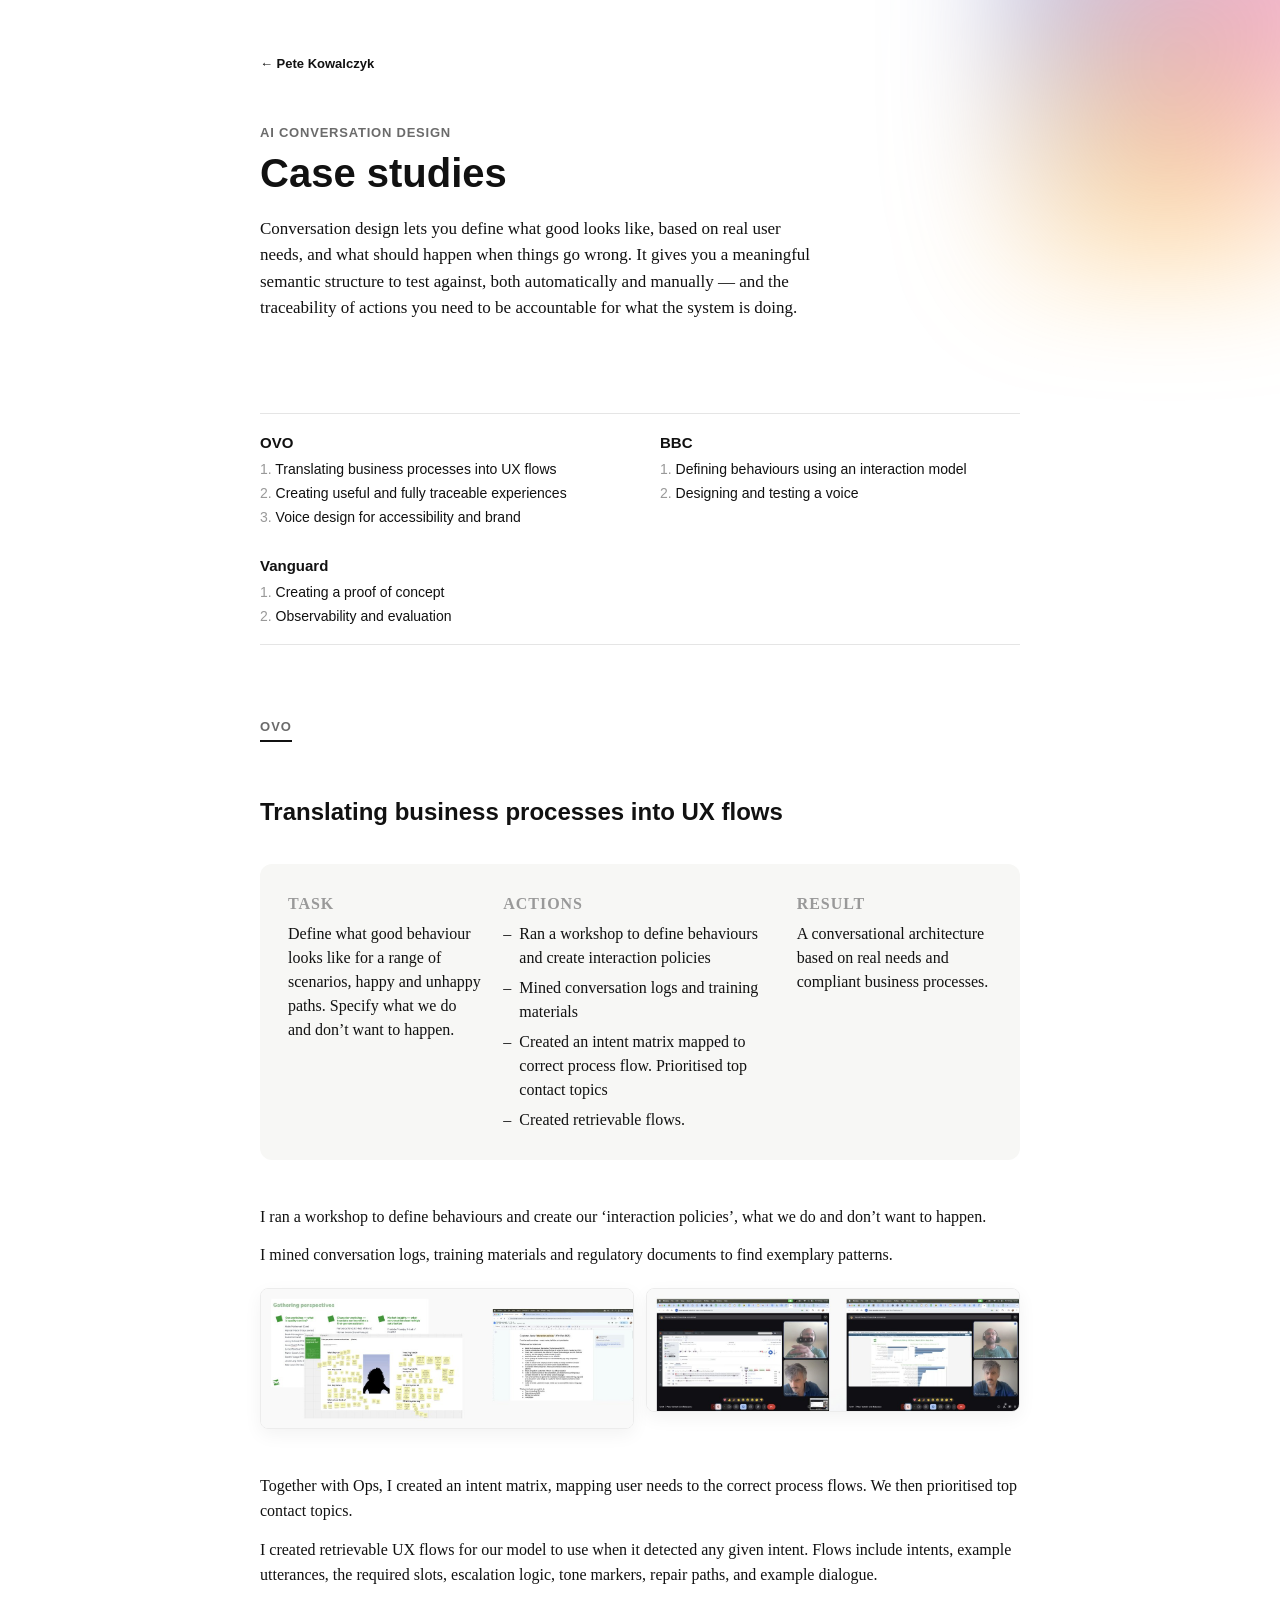
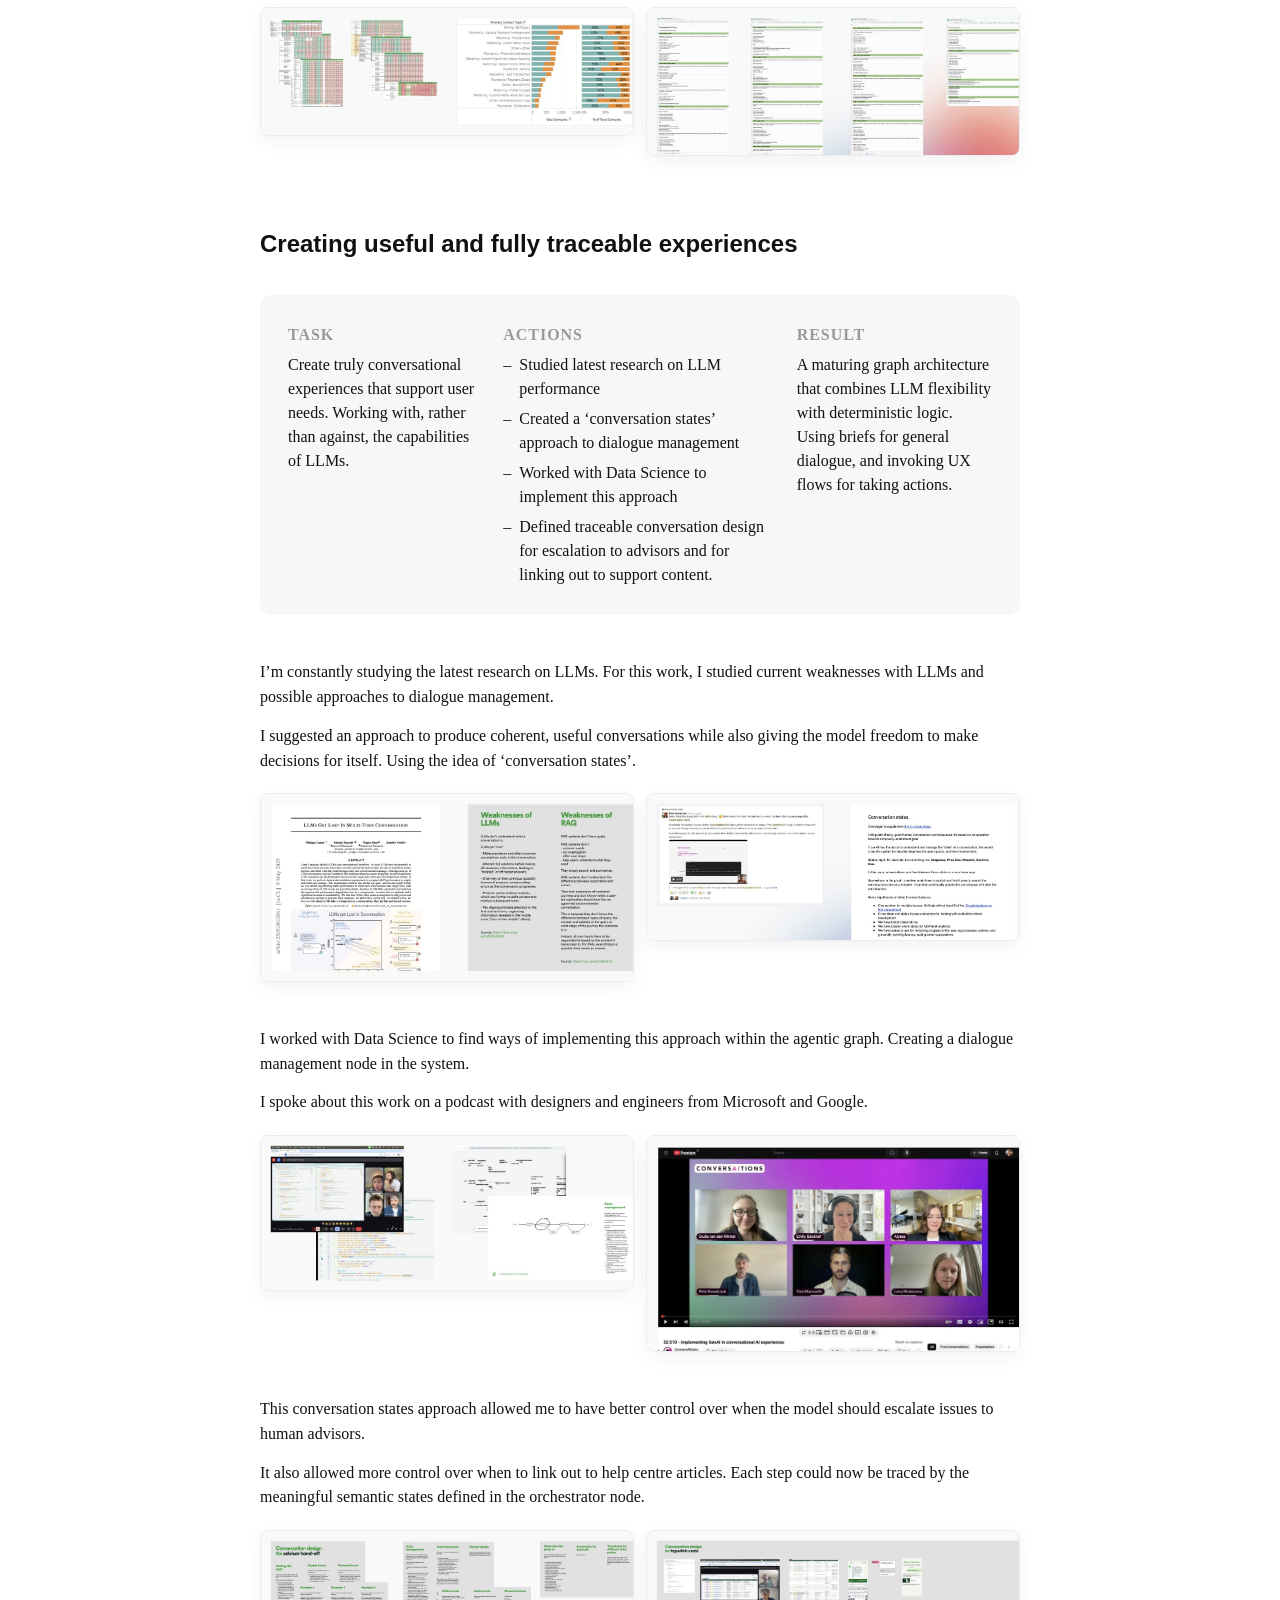
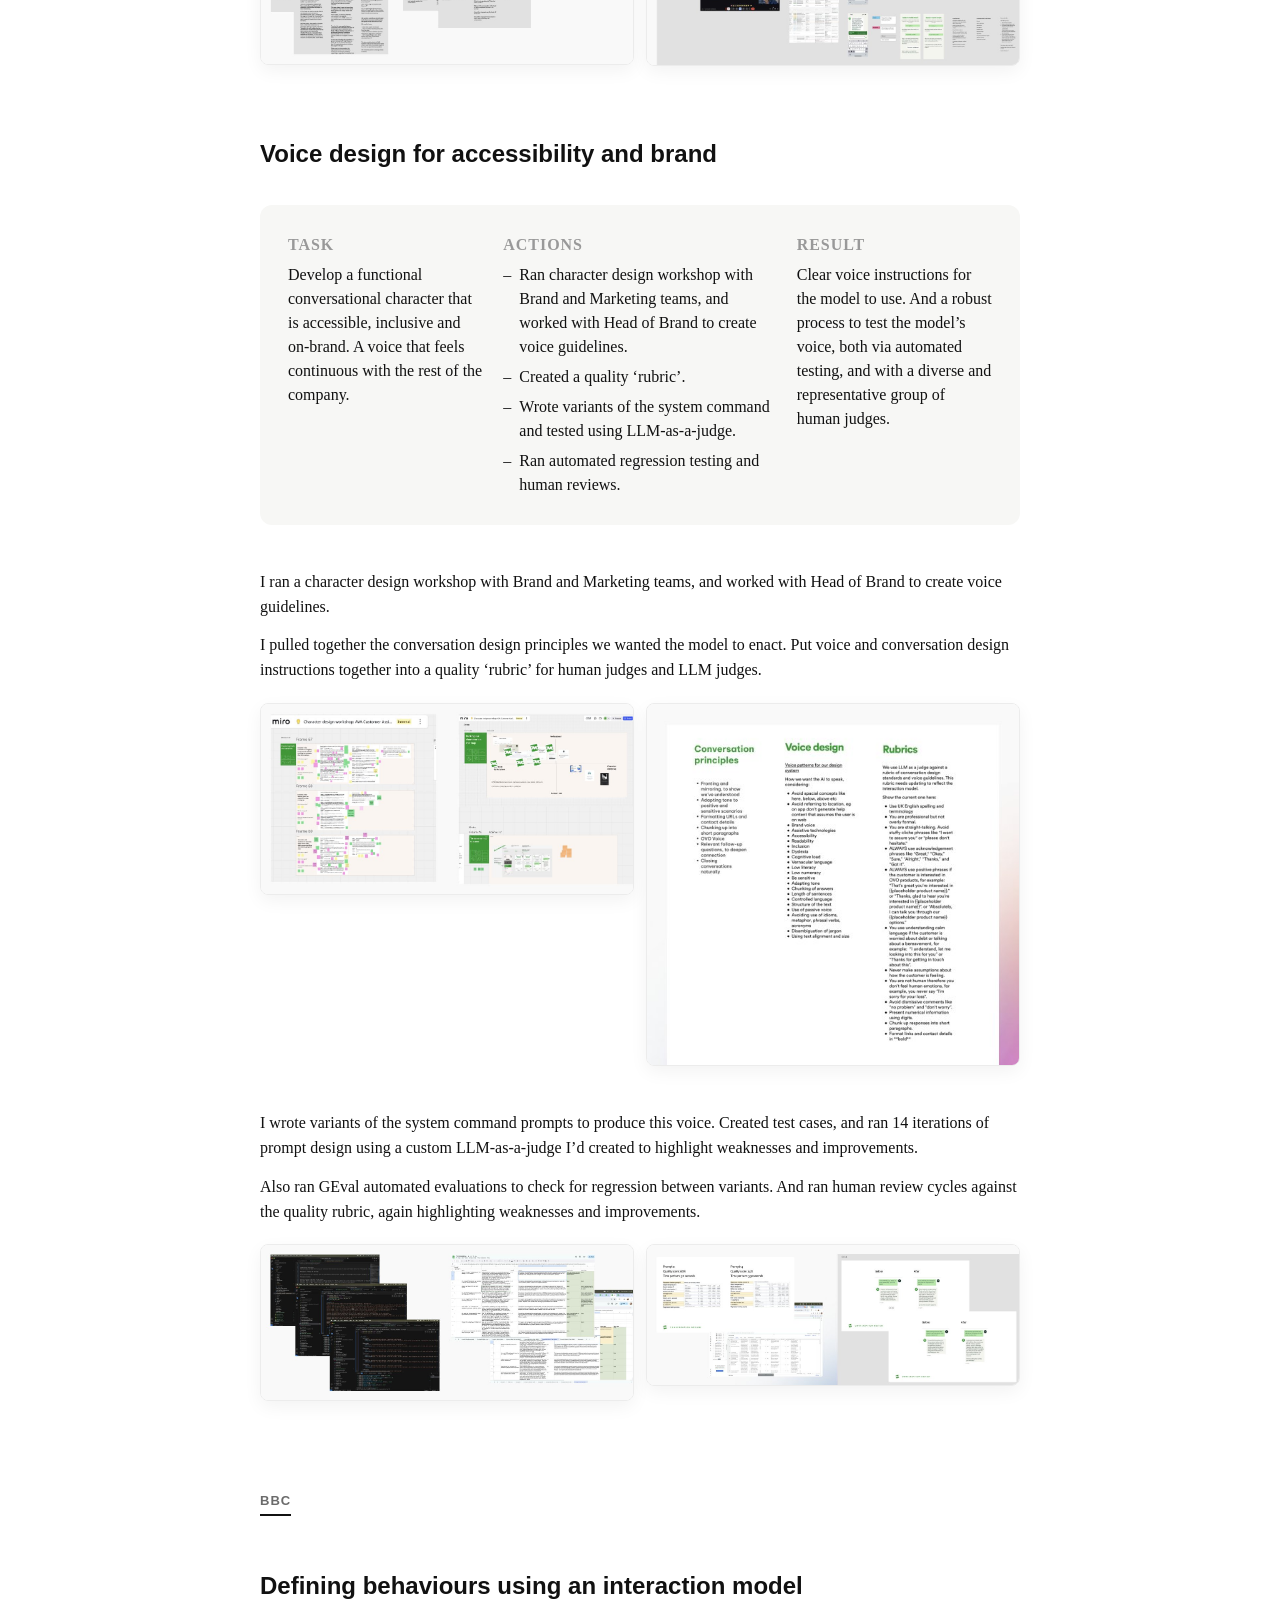
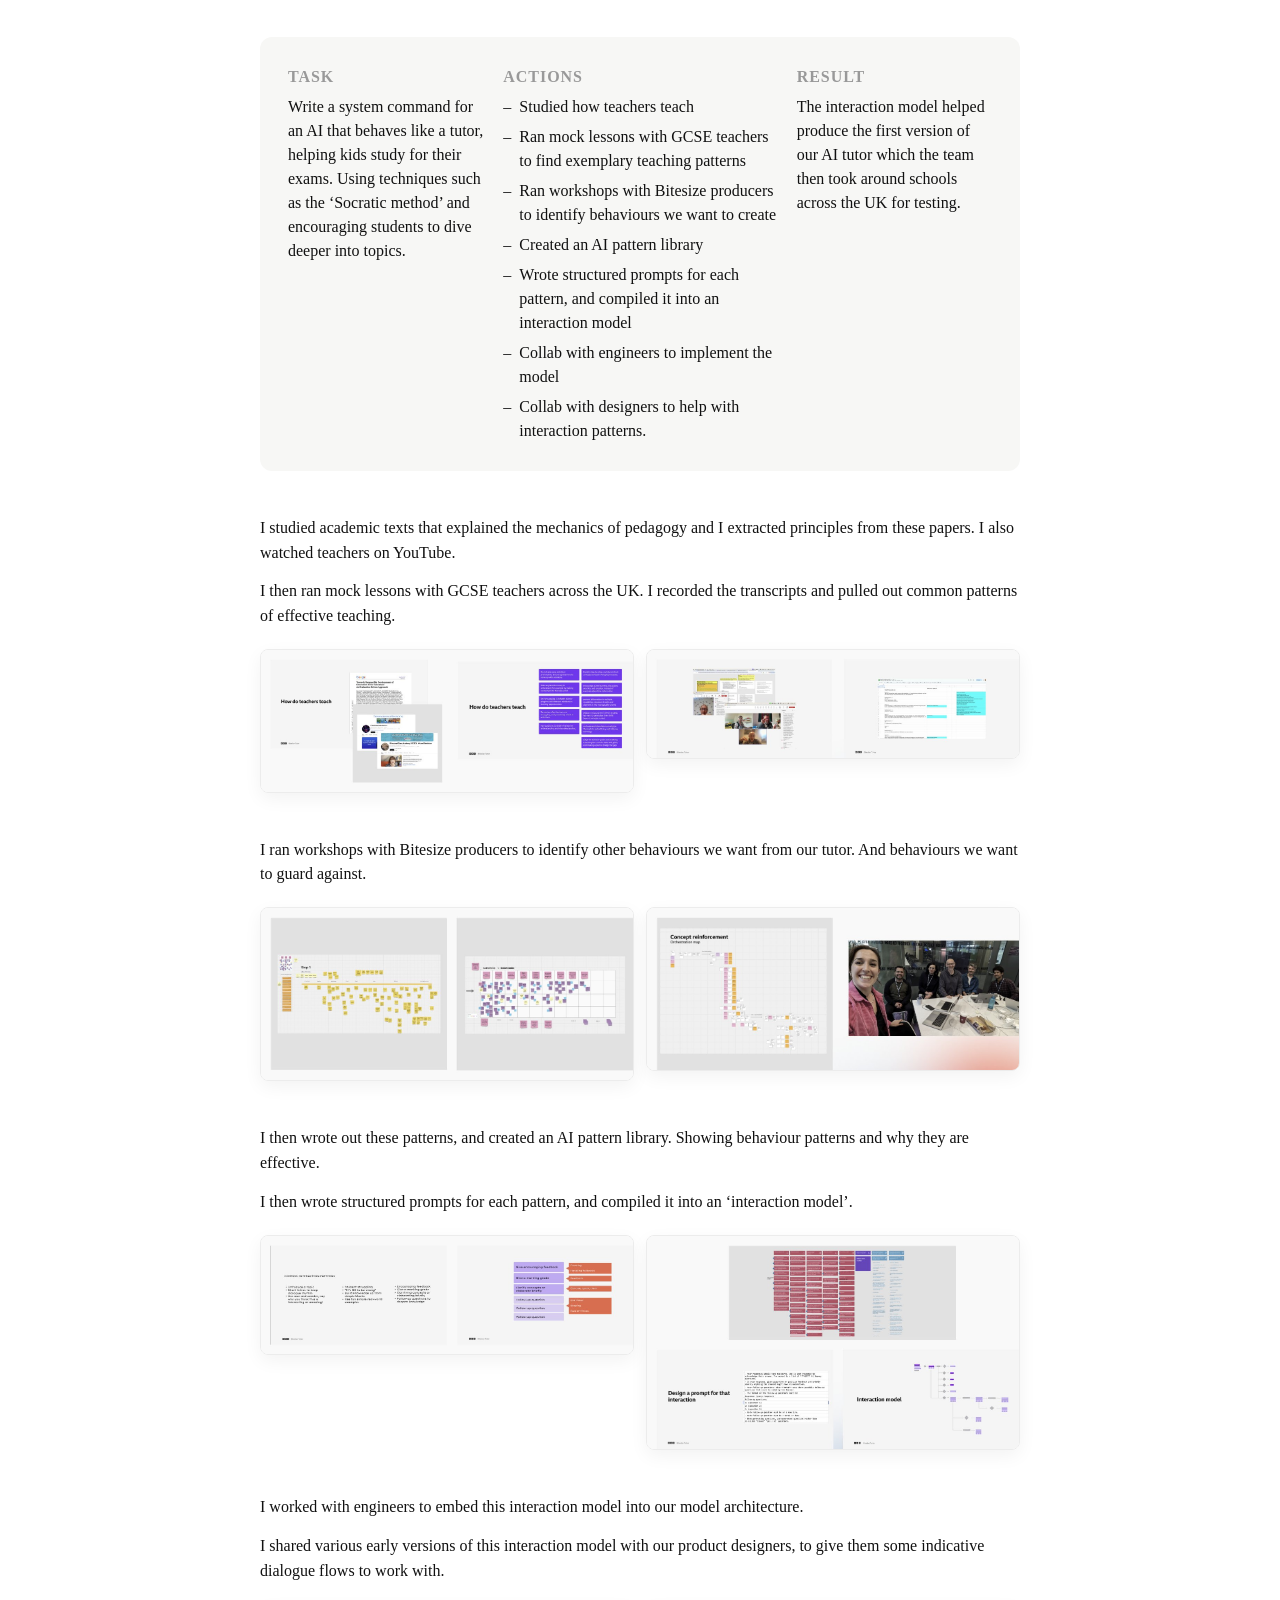
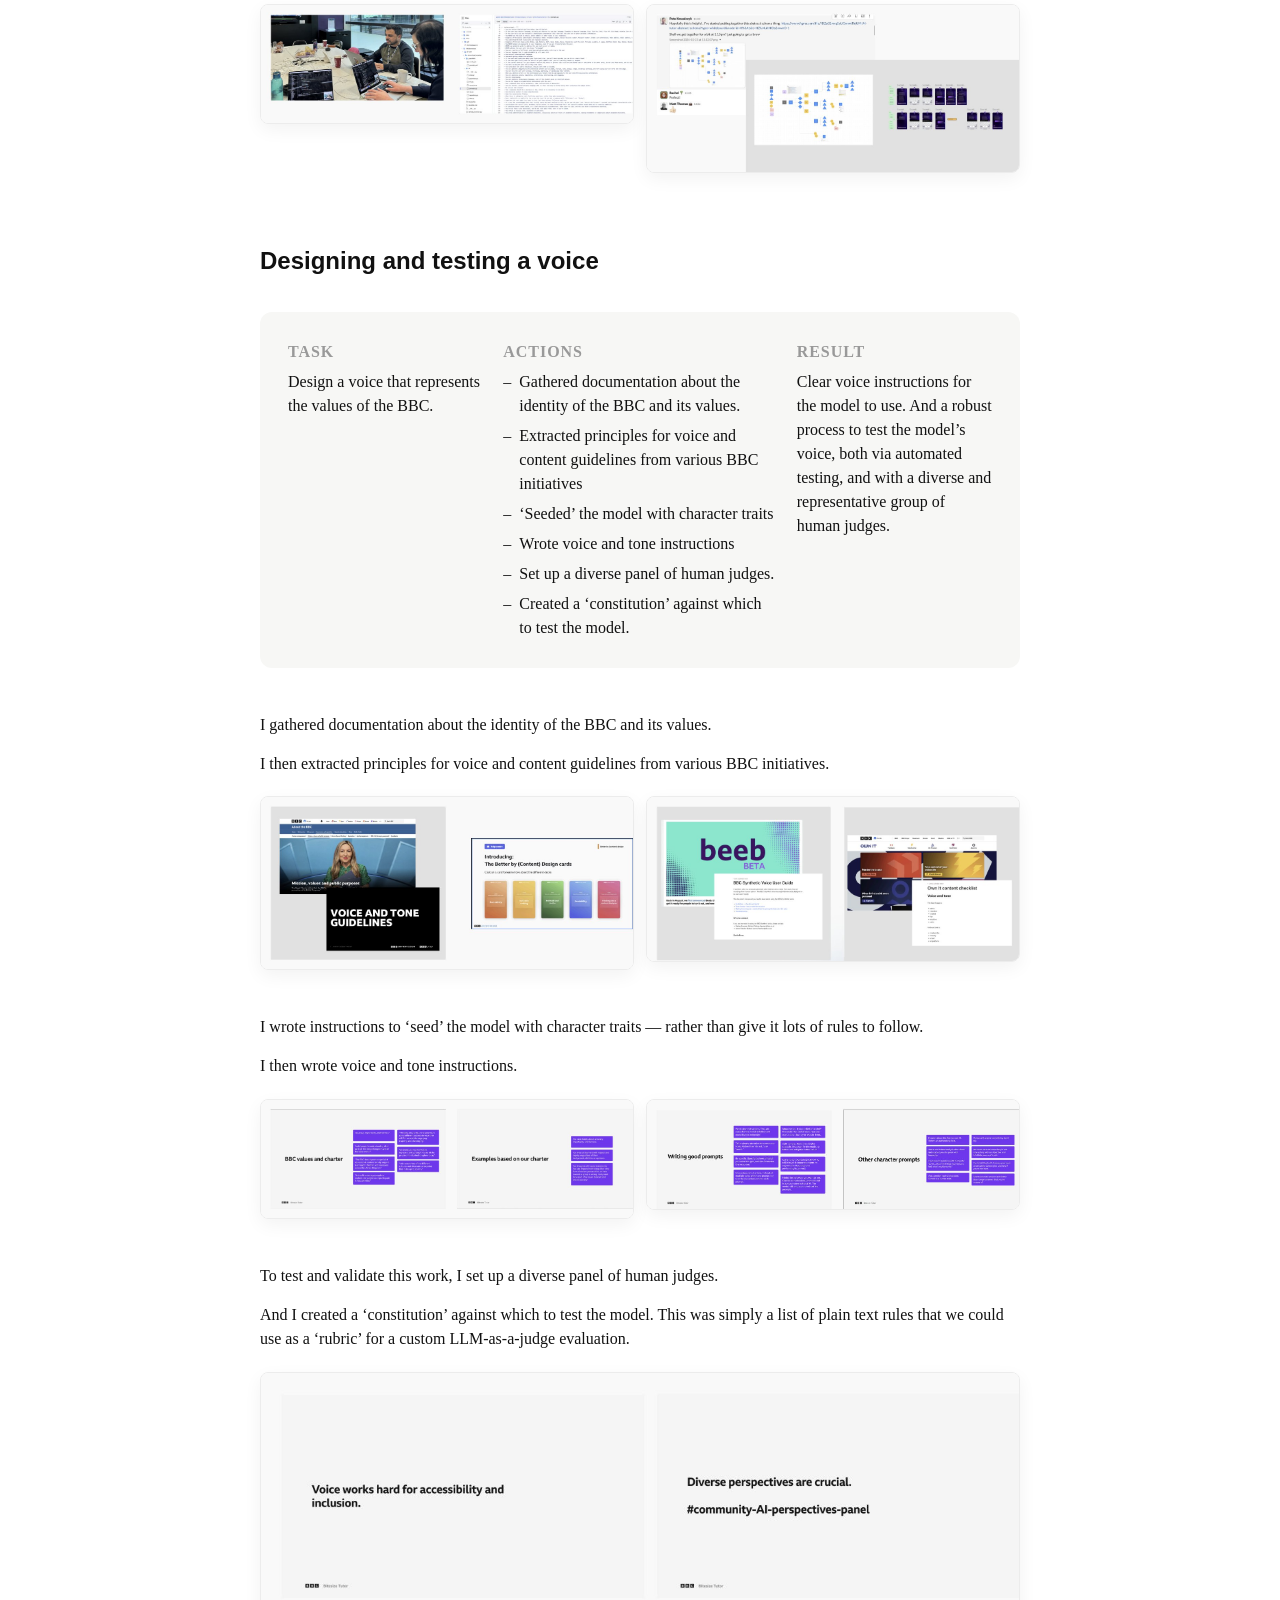
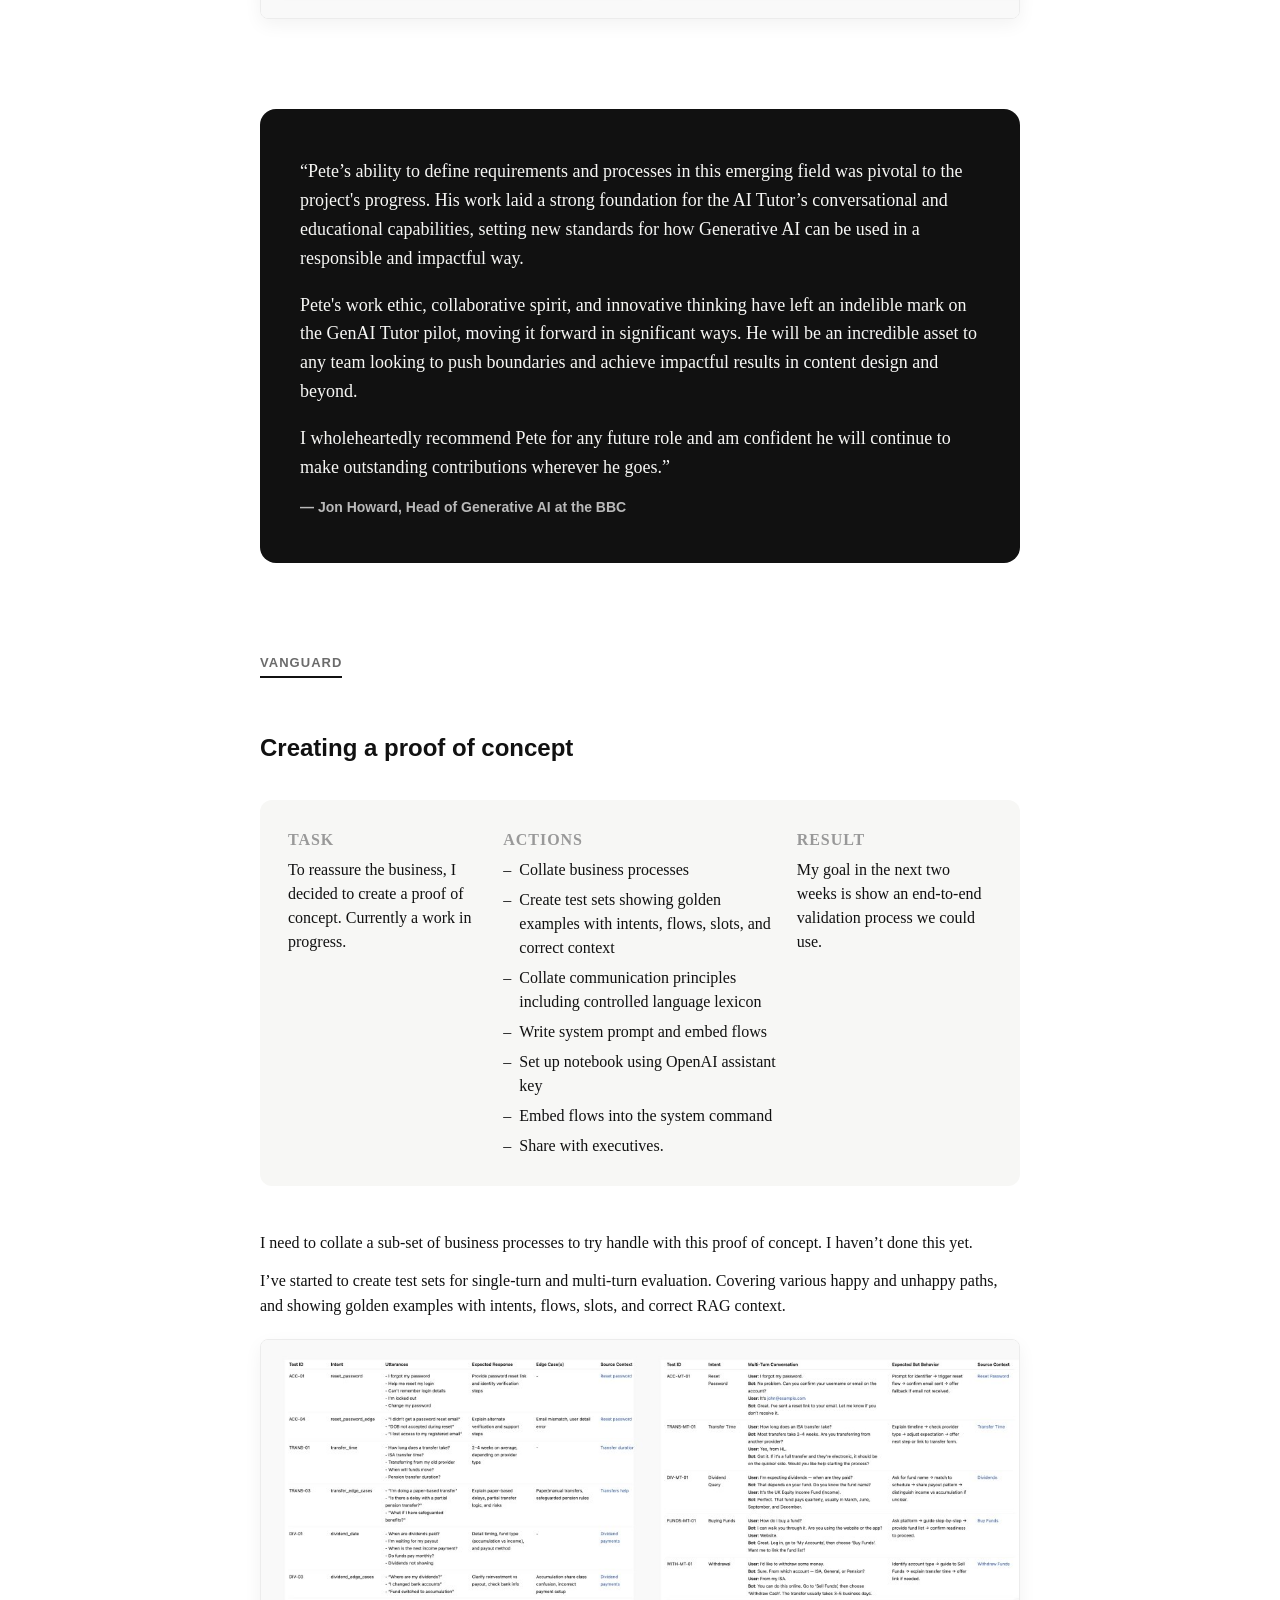
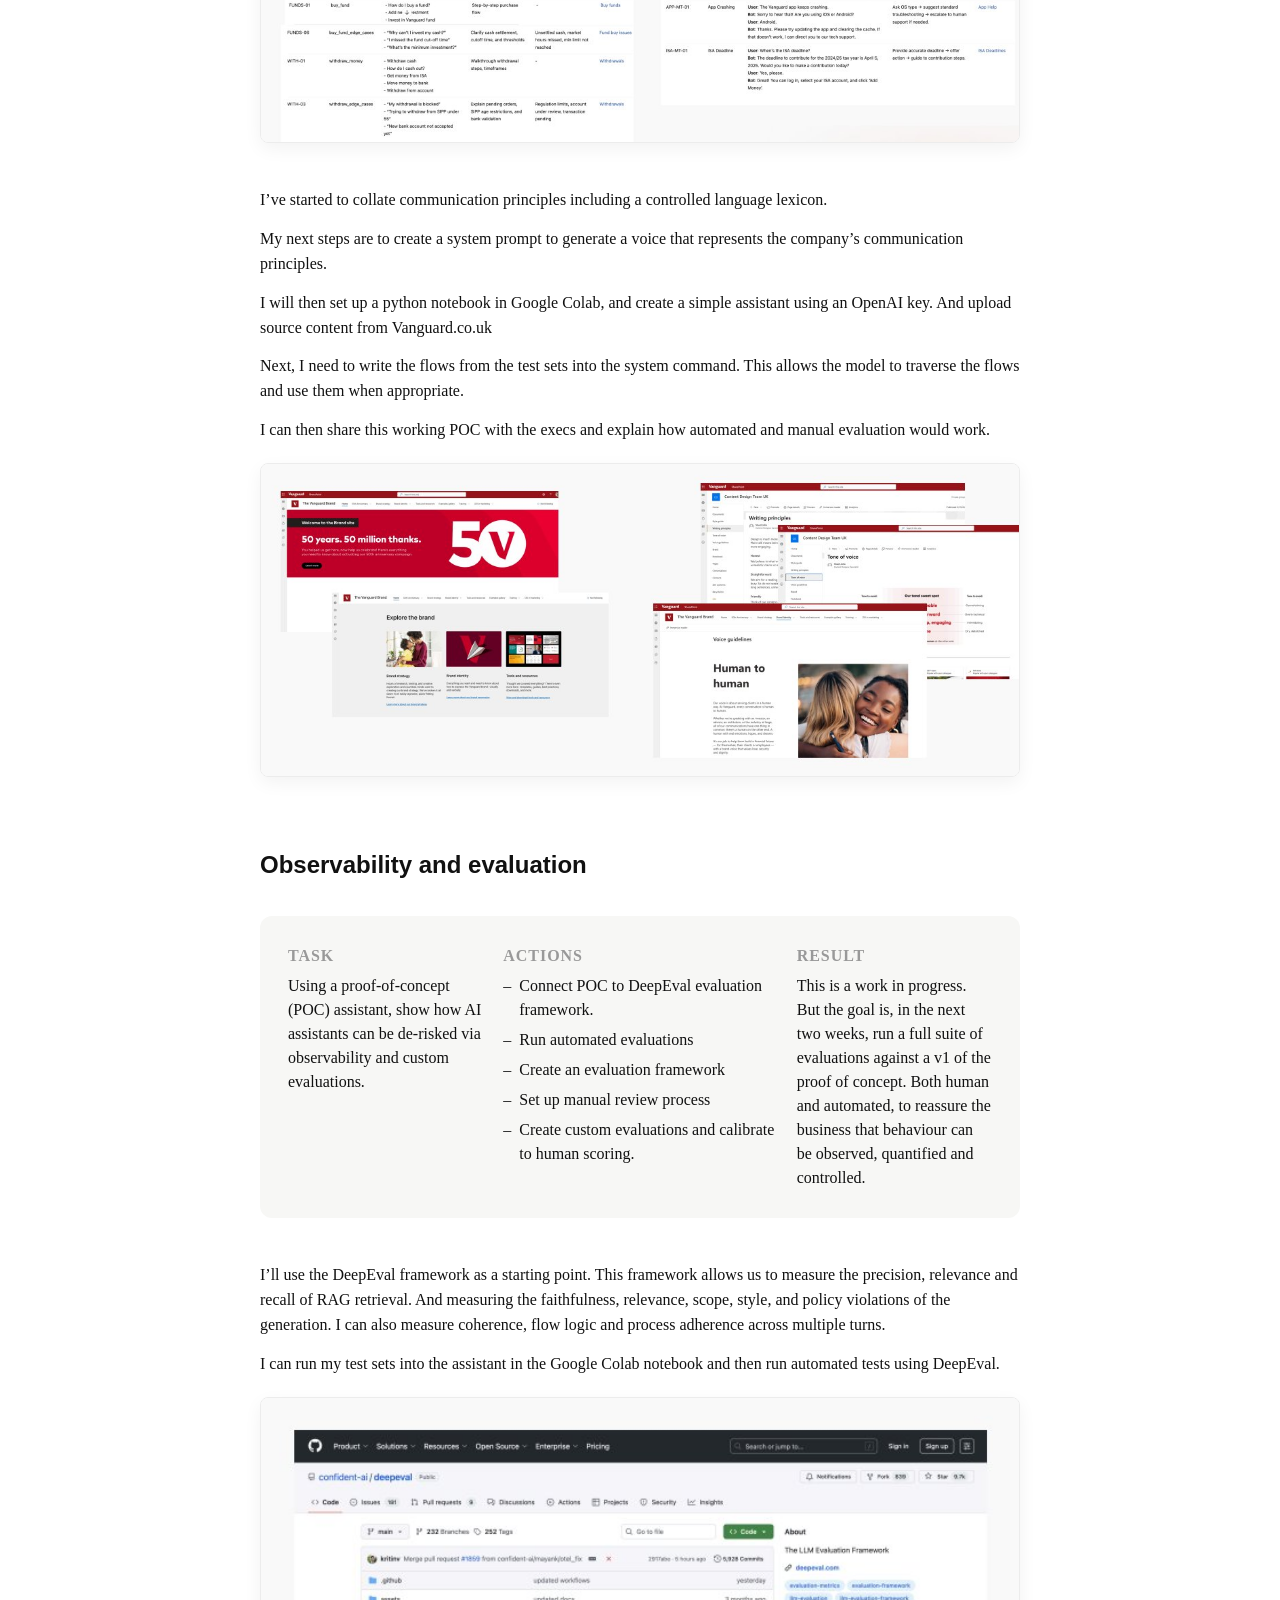
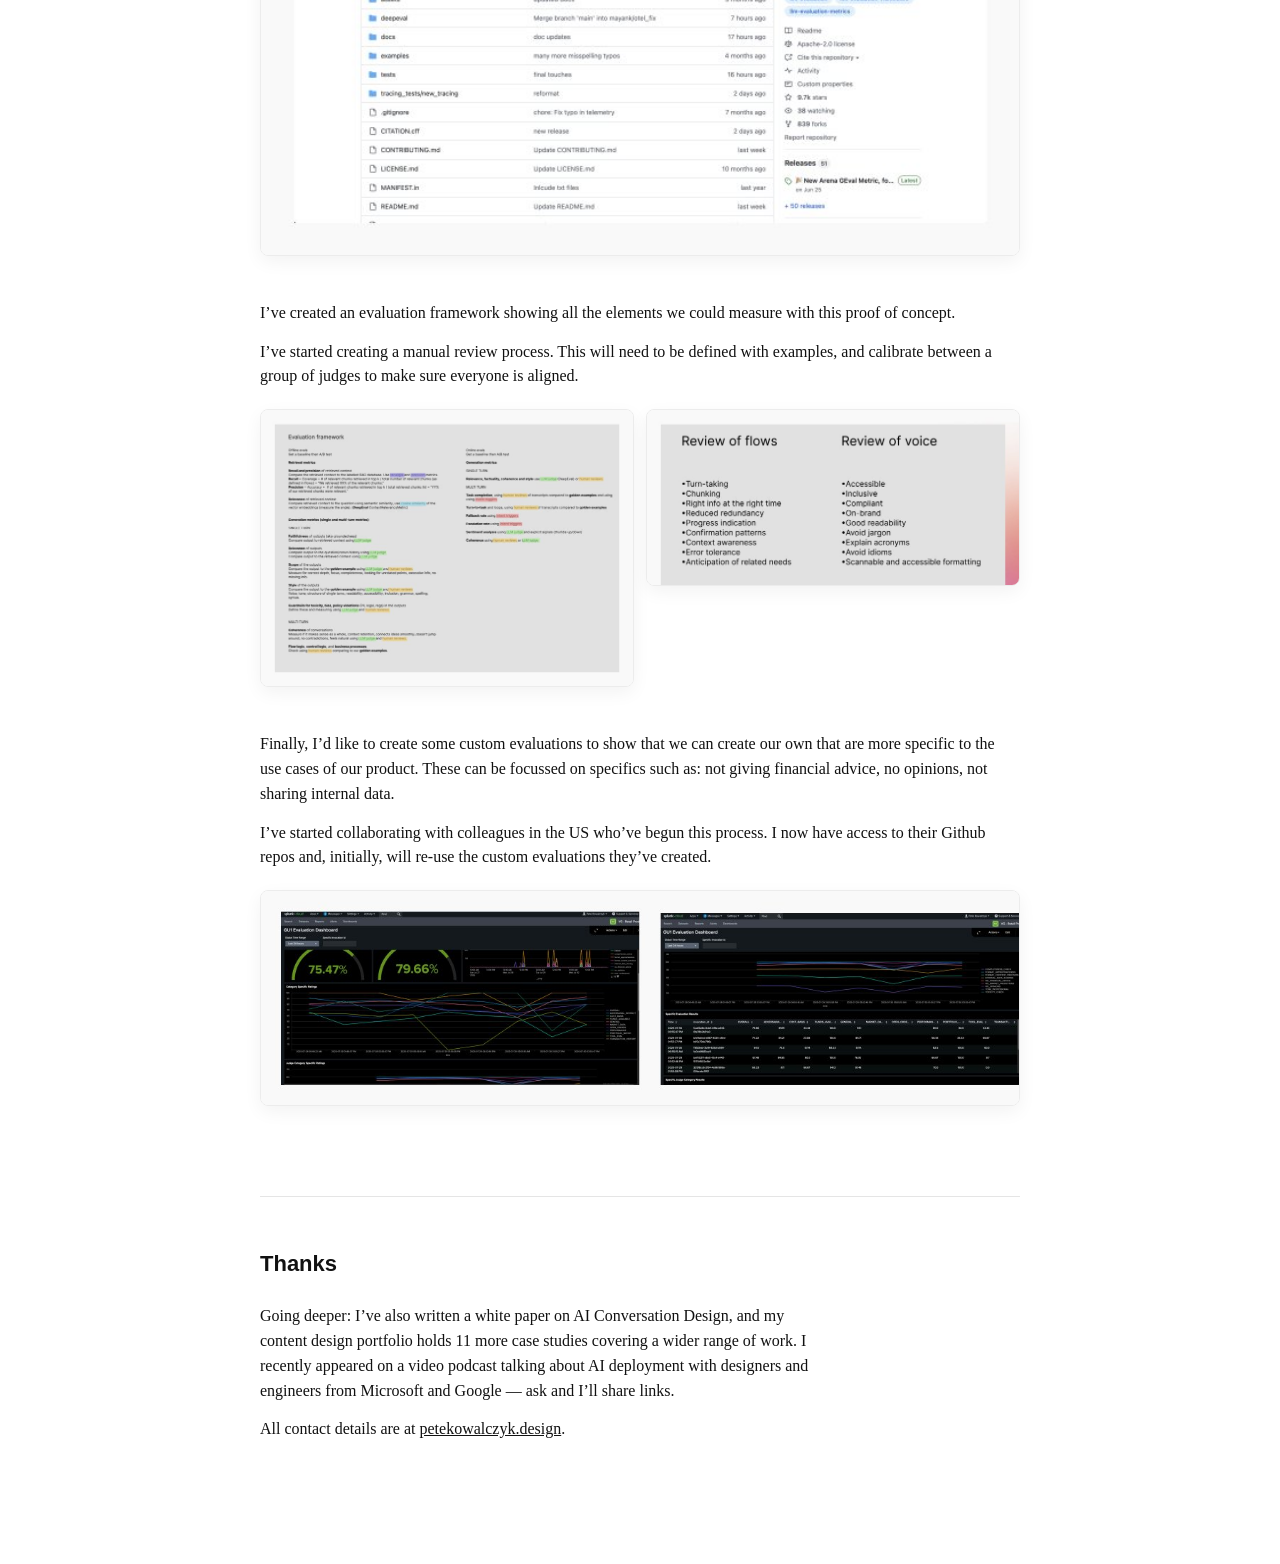
==== case-studies/index.html @ 9c475842 "Initial commit of personal site Static portfolio site with bio, accolades, and case studies." ====
<!DOCTYPE html>
<html lang="en">
<head>
  <meta charset="UTF-8">
  <meta name="viewport" content="width=device-width, initial-scale=1.0">
  <title>AI Conversation Design case studies — Pete Kowalczyk</title>
  <link rel="stylesheet" href="styles.css">
</head>
<body>
  <div class="blush" aria-hidden="true"></div>
  <nav class="sticky-nav" aria-label="Case studies (sticky)">
    <div class="sticky-nav__inner">
      <a href="#ovo">OVO</a>
      <a href="#bbc">BBC</a>
      <a href="#vanguard">Vanguard</a>
    </div>
  </nav>
  <main class="page">
    <a class="back-link" href="../index.html">&larr; Pete Kowalczyk</a>

    <header class="hero">
      <p class="hero__kicker">AI Conversation Design</p>
      <h1>Case studies</h1>
      <p class="hero__lead">
        Conversation design lets you define what good looks like, based on real user needs, and what should happen
        when things go wrong. It gives you a meaningful semantic structure to test against, both automatically and
        manually &mdash; and the traceability of actions you need to be accountable for what the system is doing.
      </p>
    </header>

    <nav class="jumpnav" aria-label="Case studies">
      <div class="jumpnav__groups">
        <div class="jumpnav__group">
          <p class="jumpnav__company"><a href="#ovo">OVO</a></p>
          <ol>
            <li><a href="#ovo-1">Translating business processes into UX flows</a></li>
            <li><a href="#ovo-2">Creating useful and fully traceable experiences</a></li>
            <li><a href="#ovo-3">Voice design for accessibility and brand</a></li>
          </ol>
        </div>
        <div class="jumpnav__group">
          <p class="jumpnav__company"><a href="#bbc">BBC</a></p>
          <ol>
            <li><a href="#bbc-1">Defining behaviours using an interaction model</a></li>
            <li><a href="#bbc-2">Designing and testing a voice</a></li>
          </ol>
        </div>
        <div class="jumpnav__group">
          <p class="jumpnav__company"><a href="#vanguard">Vanguard</a></p>
          <ol>
            <li><a href="#vanguard-1">Creating a proof of concept</a></li>
            <li><a href="#vanguard-2">Observability and evaluation</a></li>
          </ol>
        </div>
      </div>
    </nav>

    <section class="company" id="ovo">
      <h2 class="company__name">OVO</h2>
      <article class="project" id="ovo-1">
        <p class="project__eyebrow">OVO</p>
        <h3 class="project__title">Translating business processes into UX flows</h3>

        <div class="summary">
          <div class="summary__block">
            <p class="summary__label">Task</p>
            <p>Define what good behaviour looks like for a range of scenarios, happy and unhappy paths. Specify what we do and don’t want to happen.</p>
          </div>
          <div class="summary__block">
            <p class="summary__label">Actions</p>
            <ul>
              <li>Ran a workshop to define behaviours and create interaction policies</li>
              <li>Mined conversation logs and training materials</li>
              <li>Created an intent matrix mapped to correct process flow. Prioritised top contact topics</li>
              <li>Created retrievable flows.</li>
            </ul>
          </div>
          <div class="summary__block">
            <p class="summary__label">Result</p>
            <p>A conversational architecture based on real needs and compliant business processes.</p>
          </div>
        </div>

        <div class="steps">
        <div class="step">
          <p>I ran a workshop to define behaviours and create our ‘interaction policies’, what we do and don’t want to happen.</p>
          <p>I mined conversation logs, training materials and regulatory documents to find exemplary patterns.</p>
          <div class="shots shots--2">
            <img src="images/p05_c1.jpg" alt="" loading="lazy">
            <img src="images/p05_c2.jpg" alt="" loading="lazy">
          </div>
        </div>
        <div class="step">
          <p>Together with Ops, I created an intent matrix, mapping user needs to the correct process flows. We then prioritised top contact topics.</p>
          <p>I created retrievable UX flows for our model to use when it detected any given intent. Flows include intents, example utterances, the required slots, escalation logic, tone markers, repair paths, and example dialogue.</p>
          <div class="shots shots--2">
            <img src="images/p06_c1.jpg" alt="" loading="lazy">
            <img src="images/p06_c2.jpg" alt="" loading="lazy">
          </div>
        </div>
        </div>
      </article>

      <article class="project" id="ovo-2">
        <p class="project__eyebrow">OVO</p>
        <h3 class="project__title">Creating useful and fully traceable experiences</h3>

        <div class="summary">
          <div class="summary__block">
            <p class="summary__label">Task</p>
            <p>Create truly conversational experiences that support user needs. Working with, rather than against, the capabilities of LLMs.</p>
          </div>
          <div class="summary__block">
            <p class="summary__label">Actions</p>
            <ul>
              <li>Studied latest research on LLM performance</li>
              <li>Created a ‘conversation states’ approach to dialogue management</li>
              <li>Worked with Data Science to implement this approach</li>
              <li>Defined traceable conversation design for escalation to advisors and for linking out to support content.</li>
            </ul>
          </div>
          <div class="summary__block">
            <p class="summary__label">Result</p>
            <p>A maturing graph architecture that combines LLM flexibility with deterministic logic. Using briefs for general dialogue, and invoking UX flows for taking actions.</p>
          </div>
        </div>

        <div class="steps">
        <div class="step">
          <p>I’m constantly studying the latest research on LLMs. For this work, I studied current weaknesses with LLMs and possible approaches to dialogue management.</p>
          <p>I suggested an approach to produce coherent, useful conversations while also giving the model freedom to make decisions for itself. Using the idea of ‘conversation states’.</p>
          <div class="shots shots--2">
            <img src="images/p08_c1.jpg" alt="" loading="lazy">
            <img src="images/p08_c2.jpg" alt="" loading="lazy">
          </div>
        </div>
        <div class="step">
          <p>I worked with Data Science to find ways of implementing this approach within the agentic graph. Creating a dialogue management node in the system.</p>
          <p>I spoke about this work on a podcast with designers and engineers from Microsoft and Google.</p>
          <div class="shots shots--2">
            <img src="images/p09_c1.jpg" alt="" loading="lazy">
            <img src="images/p09_c2.jpg" alt="" loading="lazy">
          </div>
        </div>
        <div class="step">
          <p>This conversation states approach allowed me to have better control over when the model should escalate issues to human advisors.</p>
          <p>It also allowed more control over when to link out to help centre articles. Each step could now be traced by the meaningful semantic states defined in the orchestrator node.</p>
          <div class="shots shots--2">
            <img src="images/p10_c1.jpg" alt="" loading="lazy">
            <img src="images/p10_c2.jpg" alt="" loading="lazy">
          </div>
        </div>
        </div>
      </article>

      <article class="project" id="ovo-3">
        <p class="project__eyebrow">OVO</p>
        <h3 class="project__title">Voice design for accessibility and brand</h3>

        <div class="summary">
          <div class="summary__block">
            <p class="summary__label">Task</p>
            <p>Develop a functional conversational character that is accessible, inclusive and on-brand. A voice that feels continuous with the rest of the company.</p>
          </div>
          <div class="summary__block">
            <p class="summary__label">Actions</p>
            <ul>
              <li>Ran character design workshop with Brand and Marketing teams, and worked with Head of Brand to create voice guidelines.</li>
              <li>Created a quality ‘rubric’.</li>
              <li>Wrote variants of the system command and tested using LLM-as-a-judge.</li>
              <li>Ran automated regression testing and human reviews.</li>
            </ul>
          </div>
          <div class="summary__block">
            <p class="summary__label">Result</p>
            <p>Clear voice instructions for the model to use. And a robust process to test the model’s voice, both via automated testing, and with a diverse and representative group of human judges.</p>
          </div>
        </div>

        <div class="steps">
        <div class="step">
          <p>I ran a character design workshop with Brand and Marketing teams, and worked with Head of Brand to create voice guidelines.</p>
          <p>I pulled together the conversation design principles we wanted the model to enact. Put voice and conversation design instructions together into a quality ‘rubric’ for human judges and LLM judges.</p>
          <div class="shots shots--2">
            <img src="images/p12_c1.jpg" alt="" loading="lazy">
            <img src="images/p12_c2.jpg" alt="" loading="lazy">
          </div>
        </div>
        <div class="step">
          <p>I wrote variants of the system command prompts to produce this voice. Created test cases, and ran 14 iterations of prompt design using a custom LLM-as-a-judge I’d created to highlight weaknesses and improvements.</p>
          <p>Also ran GEval automated evaluations to check for regression between variants. And ran human review cycles against the quality rubric, again highlighting weaknesses and improvements.</p>
          <div class="shots shots--2">
            <img src="images/p13_c1.jpg" alt="" loading="lazy">
            <img src="images/p13_c2.jpg" alt="" loading="lazy">
          </div>
        </div>
        </div>
      </article>
    </section>

    <section class="company" id="bbc">
      <h2 class="company__name">BBC</h2>
      <article class="project" id="bbc-1">
        <p class="project__eyebrow">BBC</p>
        <h3 class="project__title">Defining behaviours using an interaction model</h3>

        <div class="summary">
          <div class="summary__block">
            <p class="summary__label">Task</p>
            <p>Write a system command for an AI that behaves like a tutor, helping kids study for their exams. Using techniques such as the ‘Socratic method’ and encouraging students to dive deeper into topics.</p>
          </div>
          <div class="summary__block">
            <p class="summary__label">Actions</p>
            <ul>
              <li>Studied how teachers teach</li>
              <li>Ran mock lessons with GCSE teachers to find exemplary teaching patterns</li>
              <li>Ran workshops with Bitesize producers to identify behaviours we want to create</li>
              <li>Created an AI pattern library</li>
              <li>Wrote structured prompts for each pattern, and compiled it into an interaction model</li>
              <li>Collab with engineers to implement the model</li>
              <li>Collab with designers to help with interaction patterns.</li>
            </ul>
          </div>
          <div class="summary__block">
            <p class="summary__label">Result</p>
            <p>The interaction model helped produce the first version of our AI tutor which the team then took around schools across the UK for testing.</p>
          </div>
        </div>

        <div class="steps">
        <div class="step">
          <p>I studied academic texts that explained the mechanics of pedagogy and I extracted principles from these papers. I also watched teachers on YouTube.</p>
          <p>I then ran mock lessons with GCSE teachers across the UK. I recorded the transcripts and pulled out common patterns of effective teaching.</p>
          <div class="shots shots--2">
            <img src="images/p15_c1.jpg" alt="" loading="lazy">
            <img src="images/p15_c2.jpg" alt="" loading="lazy">
          </div>
        </div>
        <div class="step">
          <p>I ran workshops with Bitesize producers to identify other behaviours we want from our tutor. And behaviours we want to guard against.</p>
          <div class="shots shots--2">
            <img src="images/p16_c1.jpg" alt="" loading="lazy">
            <img src="images/p16_c2.jpg" alt="" loading="lazy">
          </div>
        </div>
        <div class="step">
          <p>I then wrote out these patterns, and created an AI pattern library. Showing behaviour patterns and why they are effective.</p>
          <p>I then wrote structured prompts for each pattern, and compiled it into an ‘interaction model’.</p>
          <div class="shots shots--2">
            <img src="images/p17_c1.jpg" alt="" loading="lazy">
            <img src="images/p17_c2.jpg" alt="" loading="lazy">
          </div>
        </div>
        <div class="step">
          <p>I worked with engineers to embed this interaction model into our model architecture.</p>
          <p>I shared various early versions of this interaction model with our product designers, to give them some indicative dialogue flows to work with.</p>
          <div class="shots shots--2">
            <img src="images/p18_c1.jpg" alt="" loading="lazy">
            <img src="images/p18_c2.jpg" alt="" loading="lazy">
          </div>
        </div>
        </div>
      </article>

      <article class="project" id="bbc-2">
        <p class="project__eyebrow">BBC</p>
        <h3 class="project__title">Designing and testing a voice</h3>

        <div class="summary">
          <div class="summary__block">
            <p class="summary__label">Task</p>
            <p>Design a voice that represents the values of the BBC.</p>
          </div>
          <div class="summary__block">
            <p class="summary__label">Actions</p>
            <ul>
              <li>Gathered documentation about the identity of the BBC and its values.</li>
              <li>Extracted principles for voice and content guidelines from various BBC initiatives</li>
              <li>‘Seeded’ the model with character traits</li>
              <li>Wrote voice and tone instructions</li>
              <li>Set up a diverse panel of human judges.</li>
              <li>Created a ‘constitution’ against which to test the model.</li>
            </ul>
          </div>
          <div class="summary__block">
            <p class="summary__label">Result</p>
            <p>Clear voice instructions for the model to use. And a robust process to test the model’s voice, both via automated testing, and with a diverse and representative group of human judges.</p>
          </div>
        </div>

        <div class="steps">
        <div class="step">
          <p>I gathered documentation about the identity of the BBC and its values.</p>
          <p>I then extracted principles for voice and content guidelines from various BBC initiatives.</p>
          <div class="shots shots--2">
            <img src="images/p20_c1.jpg" alt="" loading="lazy">
            <img src="images/p20_c2.jpg" alt="" loading="lazy">
          </div>
        </div>
        <div class="step">
          <p>I wrote instructions to ‘seed’ the model with character traits — rather than give it lots of rules to follow.</p>
          <p>I then wrote voice and tone instructions.</p>
          <div class="shots shots--2">
            <img src="images/p21_c1.jpg" alt="" loading="lazy">
            <img src="images/p21_c2.jpg" alt="" loading="lazy">
          </div>
        </div>
        <div class="step">
          <p>To test and validate this work, I set up a diverse panel of human judges.</p>
          <p>And I created a ‘constitution’ against which to test the model. This was simply a list of plain text rules that we could use as a ‘rubric’ for a custom LLM-as-a-judge evaluation.</p>
          <div class="shots shots--1">
            <img src="images/p22_c1.jpg" alt="" loading="lazy">
          </div>
        </div>
        </div>
      </article>
    </section>

    <section class="testimonial">
      <blockquote>
        <p>&ldquo;Pete&rsquo;s ability to define requirements and processes in this emerging field was pivotal to the project's progress. His work laid a strong foundation for the AI Tutor&rsquo;s conversational and educational capabilities, setting new standards for how Generative AI can be used in a responsible and impactful way.</p>
        <p>Pete's work ethic, collaborative spirit, and innovative thinking have left an indelible mark on the GenAI Tutor pilot, moving it forward in significant ways. He will be an incredible asset to any team looking to push boundaries and achieve impactful results in content design and beyond.</p>
        <p>I wholeheartedly recommend Pete for any future role and am confident he will continue to make outstanding contributions wherever he goes.&rdquo;</p>
      </blockquote>
      <cite>&mdash; Jon Howard, Head of Generative AI at the BBC</cite>
    </section>

    <section class="company" id="vanguard">
      <h2 class="company__name">Vanguard</h2>
      <article class="project" id="vanguard-1">
        <p class="project__eyebrow">Vanguard</p>
        <h3 class="project__title">Creating a proof of concept</h3>

        <div class="summary">
          <div class="summary__block">
            <p class="summary__label">Task</p>
            <p>To reassure the business, I decided to create a proof of concept. Currently a work in progress.</p>
          </div>
          <div class="summary__block">
            <p class="summary__label">Actions</p>
            <ul>
              <li>Collate business processes</li>
              <li>Create test sets showing golden examples with intents, flows, slots, and correct context</li>
              <li>Collate communication principles including controlled language lexicon</li>
              <li>Write system prompt and embed flows</li>
              <li>Set up notebook using OpenAI assistant key</li>
              <li>Embed flows into the system command</li>
              <li>Share with executives.</li>
            </ul>
          </div>
          <div class="summary__block">
            <p class="summary__label">Result</p>
            <p>My goal in the next two weeks is show an end-to-end validation process we could use.</p>
          </div>
        </div>

        <div class="steps">
        <div class="step">
          <p>I need to collate a sub-set of business processes to try handle with this proof of concept. I haven’t done this yet.</p>
          <p>I’ve started to create test sets for single-turn and multi-turn evaluation. Covering various happy and unhappy paths, and showing golden examples with intents, flows, slots, and correct RAG context.</p>
          <div class="shots shots--1">
            <img src="images/p25_c1.jpg" alt="" loading="lazy">
          </div>
        </div>
        <div class="step">
          <p>I’ve started to collate communication principles including a controlled language lexicon.</p>
          <p>My next steps are to create a system prompt to generate a voice that represents the company’s communication principles.</p>
          <p>I will then set up a python notebook in Google Colab, and create a simple assistant using an OpenAI key. And upload source content from Vanguard.co.uk</p>
          <p>Next, I need to write the flows from the test sets into the system command. This allows the model to traverse the flows and use them when appropriate.</p>
          <p>I can then share this working POC with the execs and explain how automated and manual evaluation would work.</p>
          <div class="shots shots--1">
            <img src="images/p26_c1.jpg" alt="" loading="lazy">
          </div>
        </div>
        </div>
      </article>

      <article class="project" id="vanguard-2">
        <p class="project__eyebrow">Vanguard</p>
        <h3 class="project__title">Observability and evaluation</h3>

        <div class="summary">
          <div class="summary__block">
            <p class="summary__label">Task</p>
            <p>Using a proof-of-concept (POC) assistant, show how AI assistants can be de-risked via observability and custom evaluations.</p>
          </div>
          <div class="summary__block">
            <p class="summary__label">Actions</p>
            <ul>
              <li>Connect POC to DeepEval evaluation framework.</li>
              <li>Run automated evaluations</li>
              <li>Create an evaluation framework</li>
              <li>Set up manual review process</li>
              <li>Create custom evaluations and calibrate to human scoring.</li>
            </ul>
          </div>
          <div class="summary__block">
            <p class="summary__label">Result</p>
            <p>This is a work in progress. But the goal is, in the next two weeks, run a full suite of evaluations against a v1 of the proof of concept. Both human and automated, to reassure the business that behaviour can be observed, quantified and controlled.</p>
          </div>
        </div>

        <div class="steps">
        <div class="step">
          <p>I’ll use the DeepEval framework as a starting point. This framework allows us to measure the precision, relevance and recall of RAG retrieval. And measuring the faithfulness, relevance, scope, style, and policy violations of the generation. I can also measure coherence, flow logic and process adherence across multiple turns.</p>
          <p>I can run my test sets into the assistant in the Google Colab notebook and then run automated tests using DeepEval.</p>
          <div class="shots shots--1">
            <img src="images/p28_c1.jpg" alt="" loading="lazy">
          </div>
        </div>
        <div class="step">
          <p>I’ve created an evaluation framework showing all the elements we could measure with this proof of concept.</p>
          <p>I’ve started creating a manual review process. This will need to be defined with examples, and calibrate between a group of judges to make sure everyone is aligned.</p>
          <div class="shots shots--2">
            <img src="images/p29_c1.jpg" alt="" loading="lazy">
            <img src="images/p29_c2.jpg" alt="" loading="lazy">
          </div>
        </div>
        <div class="step">
          <p>Finally, I’d like to create some custom evaluations to show that we can create our own that are more specific to the use cases of our product. These can be focussed on specifics such as: not giving financial advice, no opinions, not sharing internal data.</p>
          <p>I’ve started collaborating with colleagues in the US who’ve begun this process. I now have access to their Github repos and, initially, will re-use the custom evaluations they’ve created.</p>
          <div class="shots shots--1">
            <img src="images/p30_c1.jpg" alt="" loading="lazy">
          </div>
        </div>
        </div>
      </article>
    </section>

    <footer class="closing">
      <h2>Thanks</h2>
      <p>Going deeper: I’ve also written a white paper on AI Conversation Design, and my content design portfolio
        holds 11 more case studies covering a wider range of work. I recently appeared on a video podcast talking
        about AI deployment with designers and engineers from Microsoft and Google &mdash; ask and I’ll share links.</p>
      <p>All contact details are at <a href="https://petekowalczyk.design">petekowalczyk.design</a>.</p>
    </footer>
  </main>
  <script src="sticky-nav.js" defer></script>
</body>
</html>
---- case-studies/styles.css ----
* {
  box-sizing: border-box;
  margin: 0;
  padding: 0;
}

body {
  background: #ffffff;
  color: #111111;
  min-height: 100vh;
}

.page {
  max-width: 760px;
  width: calc(100% - 48px);
  margin: 0 auto;
  padding-top: 6vh;
  padding-bottom: 12vh;
}

.back-link {
  display: inline-block;
  font-family: -apple-system, BlinkMacSystemFont, "Helvetica Neue", Arial, sans-serif;
  font-size: 13px;
  font-weight: 700;
  color: #111111;
  text-decoration: none;
  margin-bottom: 6vh;
}

.back-link:hover {
  text-decoration: underline;
}

/* Sticky nav */

.sticky-nav {
  position: fixed;
  top: 0;
  left: 0;
  right: 0;
  z-index: 10;
  display: flex;
  justify-content: center;
  background: rgba(255, 255, 255, 0.85);
  backdrop-filter: blur(8px);
  -webkit-backdrop-filter: blur(8px);
  border-bottom: 1px solid #e5e5e5;
  transform: translateY(-100%);
  opacity: 0;
  transition: transform 0.3s ease, opacity 0.3s ease;
  pointer-events: none;
}

.sticky-nav.is-visible {
  transform: translateY(0);
  opacity: 1;
  pointer-events: auto;
}

.sticky-nav__inner {
  width: calc(100% - 48px);
  max-width: 760px;
  display: flex;
  gap: 28px;
  padding: 16px 0;
}

.sticky-nav a {
  font-family: -apple-system, BlinkMacSystemFont, "Helvetica Neue", Arial, sans-serif;
  font-weight: 700;
  font-size: 13px;
  text-transform: uppercase;
  letter-spacing: 0.06em;
  color: #999999;
  text-decoration: none;
  transition: color 0.2s ease;
}

.sticky-nav a:hover {
  color: #111111;
}

.sticky-nav a.is-active {
  color: #111111;
}

/* Hero */

.hero {
  margin-bottom: 6vh;
  padding-bottom: 2vh;
}

.blush {
  position: fixed;
  top: -160px;
  right: -160px;
  width: 460px;
  height: 460px;
  background: radial-gradient(circle at 70% 30%, rgba(233, 30, 99, 0.35), transparent 60%),
              radial-gradient(circle at 40% 70%, rgba(255, 152, 0, 0.35), transparent 55%),
              radial-gradient(circle at 20% 30%, rgba(63, 81, 181, 0.3), transparent 55%);
  filter: blur(50px);
  pointer-events: none;
}

.hero__kicker {
  font-family: -apple-system, BlinkMacSystemFont, "Helvetica Neue", Arial, sans-serif;
  font-weight: 700;
  font-size: 13px;
  text-transform: uppercase;
  letter-spacing: 0.06em;
  color: #6b6b6b;
  margin-bottom: 10px;
}

.hero h1 {
  font-family: -apple-system, BlinkMacSystemFont, "Helvetica Neue", Arial, sans-serif;
  font-weight: 700;
  font-size: 40px;
  line-height: 1.15;
  margin-bottom: 20px;
}

.hero__lead {
  font-family: Georgia, "Times New Roman", Times, serif;
  font-size: 17px;
  line-height: 1.55;
  max-width: 560px;
  margin-bottom: 20px;
}

/* Jump nav */

.jumpnav {
  border-top: 1px solid #e5e5e5;
  border-bottom: 1px solid #e5e5e5;
  padding: 20px 0;
  margin-bottom: 8vh;
}

.jumpnav__groups {
  display: grid;
  grid-template-columns: repeat(2, 1fr);
  column-gap: 40px;
  row-gap: 32px;
}

.jumpnav__company {
  font-family: -apple-system, BlinkMacSystemFont, "Helvetica Neue", Arial, sans-serif;
  font-weight: 700;
  font-size: 15px;
  margin-bottom: 10px;
}

.jumpnav__company a {
  color: #111111;
  text-decoration: none;
}

.jumpnav__company a:hover {
  text-decoration: underline;
}

.jumpnav ol {
  list-style: none;
  display: grid;
  gap: 8px;
  counter-reset: nav;
}

.jumpnav li {
  counter-increment: nav;
  font-family: -apple-system, BlinkMacSystemFont, "Helvetica Neue", Arial, sans-serif;
  font-size: 14px;
}

.jumpnav li::before {
  content: counter(nav) ". ";
  color: #999999;
}

.jumpnav a {
  color: #111111;
  text-decoration: none;
}

.jumpnav a:hover {
  text-decoration: underline;
}

/* Company sections */

.company {
  margin-bottom: 10vh;
  scroll-margin-top: 80px;
}

.company__name {
  font-family: -apple-system, BlinkMacSystemFont, "Helvetica Neue", Arial, sans-serif;
  font-weight: 700;
  font-size: 13px;
  text-transform: uppercase;
  letter-spacing: 0.08em;
  color: #6b6b6b;
  border-bottom: 2px solid #111111;
  display: inline-block;
  padding-bottom: 6px;
  margin-bottom: 6vh;
}

.project {
  margin-bottom: 8vh;
}

.project:last-child {
  margin-bottom: 0;
}

.project__eyebrow {
  display: none;
}

.project__title {
  font-family: -apple-system, BlinkMacSystemFont, "Helvetica Neue", Arial, sans-serif;
  font-weight: 700;
  font-size: 24px;
  line-height: 1.3;
  margin-bottom: 4vh;
  scroll-margin-top: 24px;
}

/* Summary card */

.summary {
  background: #f7f7f5;
  border-radius: 12px;
  padding: 28px 28px;
  display: grid;
  gap: 20px;
  margin-bottom: 5vh;
}

.summary__label {
  font-family: -apple-system, BlinkMacSystemFont, "Helvetica Neue", Arial, sans-serif;
  font-weight: 700;
  font-size: 12px;
  text-transform: uppercase;
  letter-spacing: 0.06em;
  color: #999999;
  margin-bottom: 6px;
}

.summary__block p,
.summary__block li {
  font-family: Georgia, "Times New Roman", Times, serif;
  font-size: 16px;
  line-height: 1.5;
}

.summary__block ul {
  list-style: none;
  display: grid;
  gap: 6px;
}

.summary__block li {
  padding-left: 16px;
  position: relative;
}

.summary__block li::before {
  content: "\2013";
  position: absolute;
  left: 0;
}

@media (min-width: 640px) {
  .summary {
    grid-template-columns: 1fr 1.4fr 1fr;
  }
}

/* Steps */

.steps {
  display: grid;
  gap: 5vh;
}

.step p {
  font-family: Georgia, "Times New Roman", Times, serif;
  font-size: 16px;
  line-height: 1.55;
  margin-bottom: 14px;
}

.step p:last-of-type {
  margin-bottom: 0;
}

.shots {
  margin-top: 20px;
  display: grid;
  gap: 12px;
  grid-template-columns: 1fr;
}

.shots--2 {
  grid-template-columns: 1fr 1fr;
}

.shots img {
  width: 100%;
  height: auto;
  display: block;
  border-radius: 8px;
  border: 1px solid #ececec;
  box-shadow: 0 6px 18px rgba(0, 0, 0, 0.05);
}

@media (max-width: 560px) {
  .shots--2 {
    grid-template-columns: 1fr;
  }
}

/* Testimonial */

.testimonial {
  background: #111111;
  color: #f7f7f5;
  border-radius: 16px;
  padding: 48px 40px;
  margin-bottom: 10vh;
}

.testimonial blockquote p {
  font-family: Georgia, "Times New Roman", Times, serif;
  font-size: 18px;
  line-height: 1.6;
  margin-bottom: 18px;
}

.testimonial cite {
  display: block;
  font-family: -apple-system, BlinkMacSystemFont, "Helvetica Neue", Arial, sans-serif;
  font-weight: 700;
  font-style: normal;
  font-size: 14px;
  color: #b9b9b9;
  margin-top: 8px;
}

/* Closing */

.closing {
  border-top: 1px solid #e5e5e5;
  padding-top: 6vh;
}

.closing h2 {
  font-family: -apple-system, BlinkMacSystemFont, "Helvetica Neue", Arial, sans-serif;
  font-weight: 700;
  font-size: 22px;
  margin-bottom: 3vh;
}

.closing p {
  font-family: Georgia, "Times New Roman", Times, serif;
  font-size: 16px;
  line-height: 1.55;
  margin-bottom: 14px;
  max-width: 560px;
}

.closing a {
  color: #111111;
}

@media (max-width: 480px) {
  .hero h1 {
    font-size: 32px;
  }

  .jumpnav__groups {
    grid-template-columns: 1fr;
  }
}
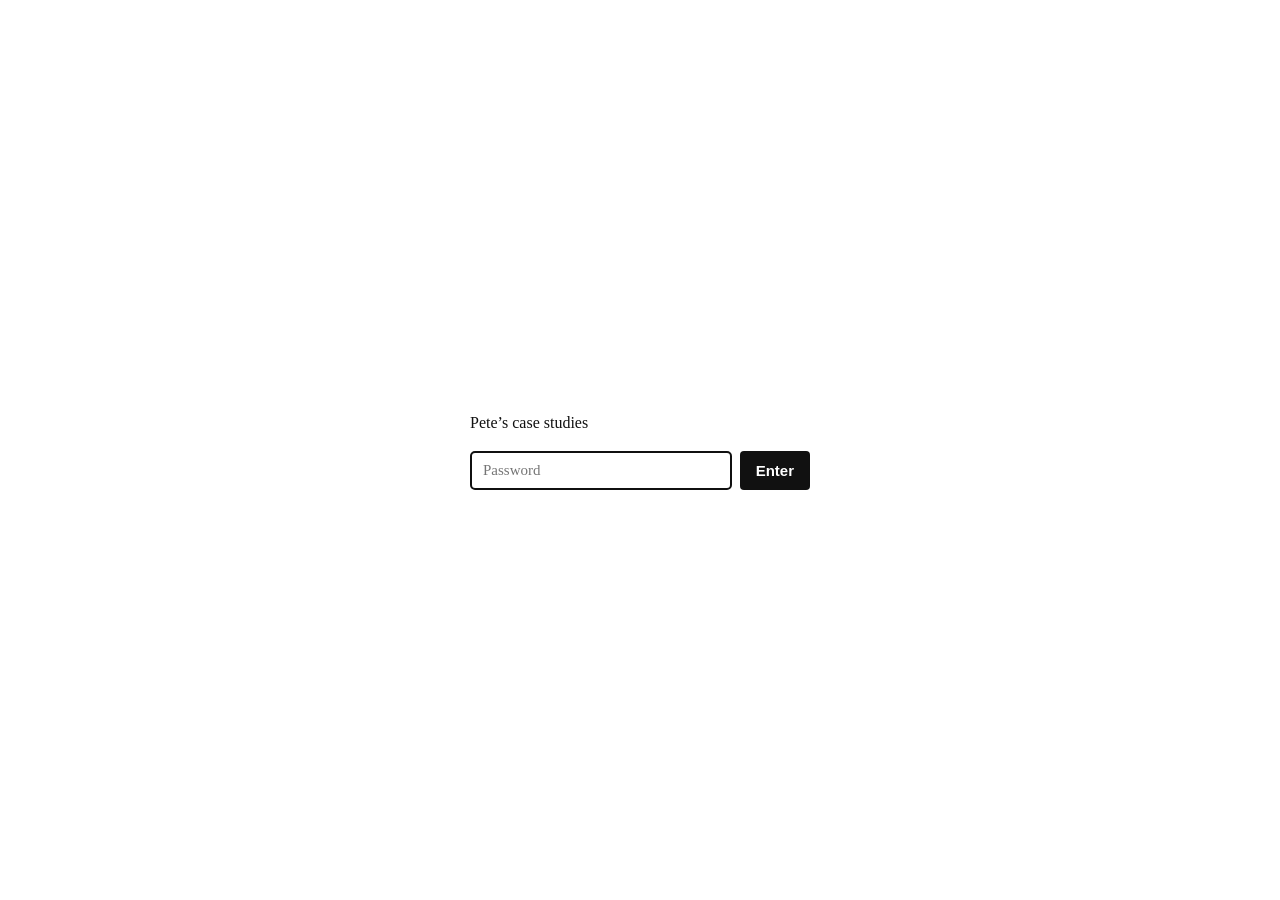
==== commit ee5cc06d: "Password-protect case studies page, add new design article entry Case studies content is now client-" ====
--- a/case-studies/index.html
+++ b/case-studies/index.html
@@ -3,438 +3,100 @@
 <head>
   <meta charset="UTF-8">
   <meta name="viewport" content="width=device-width, initial-scale=1.0">
-  <title>AI Conversation Design case studies — Pete Kowalczyk</title>
-  <link rel="stylesheet" href="styles.css">
+  <title>Case studies — Pete Kowalczyk</title>
+  <meta name="robots" content="noindex, nofollow">
+  <style>
+    * { box-sizing: border-box; margin: 0; padding: 0; }
+    body {
+      background: #ffffff;
+      color: #111111;
+      font-family: Georgia, "Times New Roman", Times, serif;
+      min-height: 100vh;
+      display: flex;
+      align-items: center;
+      justify-content: center;
+      padding: 24px;
+    }
+    .gate { max-width: 340px; width: 100%; text-align: left; }
+    .gate p { margin-bottom: 16px; line-height: 1.5; font-size: 16px; }
+    .gate form { display: flex; gap: 8px; }
+    .gate input[type="password"] {
+      flex: 1;
+      font-family: inherit;
+      font-size: 15px;
+      padding: 10px 12px;
+      border: 1px solid #ccc;
+      border-radius: 4px;
+    }
+    .gate button {
+      font-family: -apple-system, BlinkMacSystemFont, "Helvetica Neue", Arial, sans-serif;
+      font-weight: 700;
+      font-size: 15px;
+      padding: 10px 16px;
+      border: none;
+      border-radius: 4px;
+      background: #111111;
+      color: #ffffff;
+      cursor: pointer;
+    }
+    .gate button:hover { background: #333333; }
+    .gate__error {
+      color: #b00020;
+      font-family: -apple-system, BlinkMacSystemFont, "Helvetica Neue", Arial, sans-serif;
+      font-size: 14px;
+      margin-top: 12px;
+      display: none;
+    }
+  </style>
 </head>
 <body>
-  <div class="blush" aria-hidden="true"></div>
-  <nav class="sticky-nav" aria-label="Case studies (sticky)">
-    <div class="sticky-nav__inner">
-      <a href="#ovo">OVO</a>
-      <a href="#bbc">BBC</a>
-      <a href="#vanguard">Vanguard</a>
-    </div>
-  </nav>
-  <main class="page">
-    <a class="back-link" href="../index.html">&larr; Pete Kowalczyk</a>
+  <div class="gate">
+    <p>Pete&rsquo;s case studies</p>
+    <form id="gate-form" autocomplete="off">
+      <input type="password" id="gate-password" placeholder="Password" autofocus required>
+      <button type="submit">Enter</button>
+    </form>
+    <p class="gate__error" id="gate-error">Incorrect password, try again.</p>
+  </div>
+  <script>
+    const SALT = "r1rE+XQuUxOBDy5PiAHw6A==";
+    const IV = "ShwuxkLSZYCC2jTS";
+    const CIPHERTEXT = "BJ1O2bQZrMiJfSXLtvAuHVjGoxpnmKoRMvhZgtsbAj/XMHxbRJw8wtisu6YF+WSb6T22eeULJcjyeipd84DG2wFo8qGDDC519163VqnQpeSO0m9rftSzGWJIu3VvADk4w0uvOZJ5SD3NLY7hRPE35NYnCmWNwC2FWnxR1jszPSaMoiMnc7k6BiXXqDchvthcPnWqYMQwAnCKJiW2avquADoJleFN/GVZ52LiQkFtHh53+Ao3fy+IKNpETpzmtSPiLBS+oCE60UEu4LpsaFmRg+GTFCAzyv+Aut/45Br+Bm7iPWajPS7DbaKuRbV1LoD76b/KKpLK9VADWmH717HhMPf0wUacfSHpTwJgcMSY/WXlfaCR7I1vt2JIBTyduoFdmYRdAhVX6iGcQFxlWV4Hr/avTNAl9EBtEcyabPp68K/H/IgVf9Fo4dJdydMBoB+WxuZbZJ4UwgXXmnoCyypA+8yMBwwissOvfJbJMRNsxuW6/HNkFeIR0Dac4yU6+hEH85xfrH6LtHm/GJVRs6VTz4kOzsunjS6RRgLavDDOBPq8mRfNh4z+OkPBuXd3pKDb6b3+jv/hYTG5j66+ZzbLqvaJwj4pHNsPw2F86ZTFN3PFbtYbwNPmt08py/7wPPF9CJwdcRPPy9pfu+Ov0VpUz+QkXubwgC9lpWU+V8kbAvInYOYY5o2jao+3yQrjenopU1OpVVtAFPDGRzwVt+bCmkFYQ0Dvrf8uhMMwQl7NuoQ6k/B8EPCD4w/T1b/iUNmtSXdyiz7DbJDH1OShl+hRWEWttu7g6/NQx1E6ttmr2nDdXDV8AcuYytxE8mn2B2Aw5fa4BlQr765lNTChS+e6MBEH9xSzXAZ/qHS7woH0iWMAilR2YaeT+WGp3N+VpWPhL9Jv85VntN6xtj4h4C8t7UbYW9qUh/BdigIK1zQXyMOkBCS9C7WqAVoz1p2E6aBX3PLNt0SWSXqD0XspsaFyxX7oJxg+86v6ssjk+qBwcOSbqV0hLRKqCHx88b/4xzCJf08gRaVU2KfQ1zCpjk40Ggx6L+0SamdGqimUpE3UtUTm6sPckUZxC6beGGzkoiQUGdUGWCUHqJcrnrtt4ey9kwcxJXKYP607slHEgLPtx4WUcHFlVA9vkxEitDCFo5e5yEKuv1Z9GIvfNb67K+JAlJoXXHJU/2DtWaPRRpkGqsc0ncH3HYYri7cajpp9AXk+bKEWGBX6sk53Wvbc9ZCAatTsXiA4FpfKdERIjuxp9YhaBjDdK9YtfeC4qZR8n4RItzTCx/[base64]/z9FcC4dfP5Bgca1f9PccNg5/lQAXdN6+N4ihHwGeEW4YkC0q7SM9XkTgjfgMJzYQH5IqiyNcLX5gNwOZDpPRHCTKy33uD7IgPXwbs+7XDI6vC3k3j+XY/v+5d8FnOzoIdW4tJGwOpvx/0jyvhfs0LP/06UkPmAxKUUUMQk9FyKghAZ5a4Av7SaROD0Y/B9iifX2CwrZzkg3fyUw8APDl3puofQiL159n6WsJCTvDukYbJURIhCc2SeRRqdb5vyS0bq4qzMQiBl4c0ldbMbwxr1Cl+ykjoKOaSMfd9RZHbp8X0MJNoGnRnkCIROBxrcFjIWMTx8kQsLRmCsuPVQncgwKuMq8XVVDF8redzQolT8Z5vWaNKucMB7K/PLrEWEby9+JX/Z90bwVSlN7eGz1Ie5eJ6m9DK6RtZKUAD3rgrvj1ns1ttSmAKXDHZHwwOz7F+8QybhxHRQa621DdWoQAGSqpBdbWmGIizcycyJba4WcVpR3MVafp6ejEPJ9jYU5JeoVfG4fA69Rsz2wqgEMSAWxCnwZA0/0311EhDJi9n28WHJSJNrJtYEYNW6XamHQMXi/ksmTMV/tKDyuIH/42g2DjTnQpp9ighwRXrGlDW1C7lQNIUuNVyzm+aBtsyFrFrQS/8QfoKIJtbF3LYynNJ9hD9JScnCrCtxRoH+oeQR81V0bqnHgtUQ32MqoZQZ+7E1b8qt41Hu6dD5tzU+kOdBbX+ar18uVQXx8ycoqRCw/K5hBS/E0IUEhWP5sFYh12LPcBKsoG5NBSFOLYb1eZvLSnj2094hX4fCeyoZ6FxR5rH04GEk+UmVkjUYJi58Fl/P+UPVes76JZs+srFBf4MEJD+FigYQporXtYHYUg0HSyQ/hROygFpjOvLEXj9Ln3QareZOqCi/39Lv8hPjd31dx+Y/dQx6QQuWdZS1ap1B9aPmVowBUjRvg4znG1akZ956znoStMqAmqalN/h9tcP1YVqT7tT+HN2u29hORWH2QVWcCpJbfQv3rd9EW7YYDfIYH4e/x6IIXwnhxLeMaoCrGLX09YCPEgM+vxPDeC9f4VhmZFlnM1oYmN3xtQC1A69FfdX/ahal7ZdiQI5v2YuisDB8BzZbv57V0nX0+c6iu9RfcYQfQ+ps8ep26FE7mA4qD6Q8oBoetDA+pdFSudIkdBnzzknXnb6BG4yDjcCW+myUSiWDfg4Xl+FcBHeELmwMd2HW8MkUdv5T08PilYdPvnQRm4UXfpaxsPoz3Olou7qPEXuAWgPZC/vRO5XbSz6txhK+FiTNqDhPUOCI2eay4ZjENYaeg/p3ZMCD4T9QGFg8S5t9Zeq5rGIjvMCkczeka60q4yR1atXaJ+RUzEYun/VH43mLQFAWPl3PuONeDBi74GY2ghejwEs1T9PudVqccwkw2nZweuViZexd3JtEnud6qcXADGyYLF6K6nDgzlB0S+i8E3JIcwFW05NPV+GancX0SfBLvxAoR0kEwi8F4Z0MY30CASlouMIMf44aa+Wi3HjGctql4gQCOrwem2t+KqO8cpl/QJGunne7Z9rpgLJ8x4MMnIDOk2jkx72Q9/+Dco9QSMUf7PREFe4HvdDObApyJ3z2PGm+5Q/tB7lJX7Bta8HVIC4SJ2W8eNLLgOlkKaSaGHSQhAqgCpG+1KsZFAaVlLvU7q1UlMp6N0DmpoVvsByJQ0Ph3n1bDdieemvL/7TE7xOESSOilChcyh5dOw/d9LGnsc9Jb/k+tdm+KZNVPQVFIZ60DZC4NAfj/qq/tr6ShkR38IrYze3fmqwBNf0qzRJOKVhWet5n4xdZjZbHJ83LRQbt6G0DFfEeJBYzXUqkba8fV2lfNAMNlDtHPjFARIW0u1ybRAZUtNJ09Fnpl3tXS3J9EKrAiwgvUHXCtxu6z77c+irCQuUaVevTMACbVSoA1xQnqNUeC/CRHXxFDRaP+eeCw7hJa3zl/ZVq5RNikQO5oZ5KoE825qhslxwPxHC2CzSs9l6UhhH976kpJbjcYHzAAg6D7fF8IiVKd1dGsJQdirNRu4rUjP6VZ06H3xb9OV7ILu6raxFyBl2C21VAuL6Fs7N/UTpLcmnog5hATE0sf4gxZ+q5KAwccwV7qLxNAyXxQ6IeKPuGxT8kw2ITSddPTsUPZYbRtQupulbiaaNpKpUbDeqBZv3E1JxGOpwfz8NEF7T9EWIcaEVtRAZYW7jGRv55dKCcfSOdr5+2Hz2Sgby764H26ZVbJB+AqgmWOD83VlIDrYucRph+He+1bIAblN/OBf/ys6GxMMAIeuGDLudmZc8mcXqs5REwt6skfRabgf9+RdznUmRuP3862EeqCR+UzR1djtfm2FY5/N0C3EWzUHnQUAzXOds1NMudY9XjHClC9buQpYiH/WiZ5sxfZzFZcHxvAfR+jzuTAdmy99upvXvh1DZ46rDu5HLV3bboFr8FlpV4Y5MY0rSIK2Dwv8fkRi3JTuLTjq6Qw195JExR+fop7fwVsY/9Jt0dyb4H68Wfp5GgPTbwOQJaHCzbwKve5odzYeagJbTjHX7O7sANpBI6h1JzAregV0NU+5YFZLaz+7hJMn2lWSBrtJ/yO4wWAWw6dCM98WDRur8qHT6l/HrO4sA/LtsEWUNRBhqFcg04WsTGi3/FWkQdqhMJHImcLyxUcmMiTKAoJ100Yv/erzHypwiJ0jbMQFxKsBeP2umoSgTd9h3PRso/BNZyzm6h5XbvShtFeZaBmoc5Ky1mO0XDlgaIgZsy5mvsaYOKdOk1iiwF7hmmzwZ9Z7IMRUO8/L+hYJpBumuxwgNaLa+vjfqKCuv1fBw9g8rcZCsbGTaqX5fj4glJ02QGWtepuxERmJ/23ohJpThW33gYMlpxIrAlHq5Ss/o3zLiXv8uv4n2Hn0etTKXCSfPbQDDRiUy6KtzRkm6sF28XP7vnpctG4KGNiJzNm+fWKxC6L5HMkQ+lj0csKLjVrnExRXVJi9RT17eIMGVyVg1FmvKU6OMWzuy53Tnu1N61OkgdOtksfeSMoLC+FrqZ4l49toPp0bbqEnMQipwjKVQQOvs0bDLaJxojYr+vB8hp/ZfmajHl54MzxYpoAYWlmp8nhv3UUOgHZNYfXW671kY4+++cCfEf9aZeReHKm/M/0mF5RA+Xl57otgK5VV690wCGegav1t3T/DGobcF+EsGhChF4l+3AVvvLbroANHuROnfg2FysDvhIKrKUx59DnVLIT1IpcXKBWRXxjUC1GQoJjE3RR34z3KkAQQR9sDuMmoYcyB8v6Al1sbTa+PyEEHZISr1zJ/e5jLWuLqjbthW8zcCYYrByaMzifrOKcrRPn+LcEK7yc6dym5405BdzUtTfaFSlYDKGQ6MZ1GjI3ZiQNrmqLEnHwOU+VVqD9iRh2c6g4u/B72PfrBXRt6Fe6MKldY2NEy5Xv29cViXE8IHW8WGYy/epzs1N9YfOxoeITNRLDkk92uTfNHaR/1ruKu/nis6Su7J9OkEcignMpXZj+P8NZWvUP1rP+m9PF8DG7smjM3VZ6scOeuW90MAJyEpaaPIM53utFEFCqhDBcng5qk541de5ZN/DaYSdxFtQ5DpMbf8wuZoQ8yFGsMHTHApWgZVUHS+/bKLXBjc3cYCGiiBJ5mNPeXIrOR4k8lPlKvZ/T39+FcQDdLR1cCfGAA+WjVa0piMVOebLe/c4daz9nXJ416dAO/HyR5cibeADmt9VSVW0TpdQiROXHnlE1vbXI2aXt02ostzKkS8rMCTvQ1qeiHZ1im00gEC7Wzbi/hkRgMHuzY6ZGwLxPQiNGM3E3PfHAOAAHd0SCJ3pSkC7jO3B/it84SMC31Lg+noeR6IXyUUUjQUc0ui3urI/FL8Z9HaFuIKAtd3hq4+LLexJutTIeVQs0teKWvUBCy1zj/ZZD+bjI2ciQEY21IITFQupTV7+aV4J1NWTdHXqMs59sp/sb2hRSpr0j6e+nY/FyCo0z17Xrusyql5jFs1PgpMLHf01RkR6HPQsDGReJVOt2pgoXXx2j/lr66J1E66j2Cp04kBGs/S+4AnuNGLsBcL5n4XKIyIL8arnTGRpMo38gQPTgBona+aEwlk+96/muixqUnvLbfWA3D2tSxNNqmQZmHnMbqcyg7OXzAPWWsmUtNt/EFfaSxodB27yYI+nJbcpijuZ+DRC6trrB8f9at8iWW3duOq5Q7ezRtpk7YcK8bOSOzJ7AED5hkyGzaKdrp693zSZdwo+eeSiWkmog2cOS/07gGNQQZKlBe4365ohYn/Z60KtxIfCIcbjflGeGPOalrt8Sq8mMdhLjUEeM7/w4/bq9uulZL8R+t9XPRQ3cYwYAWr9X+PvHwsq+jWj2PBCBds0szW7Z2StNyBEMvkIDTGdST8uHPVzeJZ4Dl635vGUTH6GYC3Pb90AOfCoLN7q85F12aRd2nTit5uxN9oRPdiySdlrDvhANuZMLrpDPKiTkaVl2yMXJf3OlTTp9AXCCIVRiJOotV1/OleTiQ1W1zYQvP3YgxnK3DIP5B7vUqM8xQjo7mw5aEYlD1FVpSZsyiuIJ/9hmP3zKEcjQqzSCtTGxamVK2nFYu5GBs+JXz5/KFpUfJGU9tXc6oteGOmcnWqRVIv+pNL25bGFIoUlR6Ydy52VKfIKjEm/ZmSaPjW2iO/aVVfc2PQIcHrkcuX5CJAq5/nFAD23KC8gtOwZa4DOgFF4tgCAq8uCczws2zwxB0lsrMkXX3Kd3FMJDl6DFk3ES45BzJDAGNIrjQK4tF5Y/7WRKLG1/j/IvFH4i1Ydsir+4d5btetE3/KmETmgdrDer1Ml9acCDC2PQBAG6ocY/vj5p1W1gBPbdjOQfa1w2lr+BmLihaFPoAev9qT8QpBx0uHcZcIDIzYdHmyonImLx/IgKMTXxl78PaUm0Wp81VuunmQ+4CAlvOMN2OkzFyEqs0i+YeeUqCa0bGxVCXvG3/okJzLY3/[base64]/MCHJHs5LwGMzzOL3bgmdNdgL3xV+kF4MYmi1OW3fk5moopWErNNLWbGPJ/RAkoMXmloCorf0Atk8gDQ6wExA57kpXkN3loiJqQ4IHgEZRglhw1syzAm1GVNAyRhmbJN+koprniuJcRp3b1ylghltj1u0mfLTw5qzadfCxKAMaGbxXA5A7xihCL/4Z8OQ63RpKVIRVQ6CXpQCGK/lduMvEO7MzliAESeDVOFvEPY3qulAcWOPDWv0M6wr7s3eQ6wz3R383kK1zxl/DadDqpU5h/TbZZioAL7fNrx65ofyLVFt+pYnOFb35wl2qQwuVwDTOpk/nylXPOCDZXpMZlUvJHtG+qz6bYJP5kxHK2rsmSyeUJJ5wo7igdOF7iXNg4IAJxaUxuiHUqEUpmiDn7cemoFLmA4rZRtSHXY8ED2ugckuvDrZV+b4chXhZ/[base64]/vvYoM8ldUUhxTUvBUwls4w4tGqrCCbAJDiNpNOJZx3VPiTXHZGmRxLlJU3aOpogbJUihkL0rfYLVVLmFDFoTOHhBkNFFA366won1QJSEw1H4GP+MwOH6yBgFGJKjS2qVxd3vfARRwBrWDGW96wy7O5zuPcCQ/KMdRz/JA4wGD7hPUjwS/cT8PCbAMRJ8mMDXUjJcpGOTWRnXwaKuw8WjWdaYjqYKx1ufgoCyyc8M4tRiajW21iNLUFSJE7GnuJlGmBerRF4w4b7HrIHh9JDoAMBS/oPmoohhGe9HBWgmrcbb1fYDh0/bWNeKe7adTgcXQqrPgXOLMSUbcbJhxV99JpRIbt8zHZiHDAq6CHQt+5A3grFOuYxtA6GpG+A5h3iOx4nryuU6KZcgQBLpJViOhjmyfSrGFbOXhYKVmRzsm3hQ0c2YJ8jXPCbRnptdK+2mdxA5wC5hE5Eksxkybik59I1a4/aDL9t8LOKI7of0mlOCiNlbb0xA8T8FDScdVnuiM3ae6dPTH/JvRQeA9uzX9bvpqW/Itnn6duKOJhq3VKfxk+Ysk0dINxr3yjEs1rdSLQ2XrK/H9a99P/doifVSW0E02jGhf1XP+W3EqyJ9tOdMzW4fCLOksZ4aLvdspvm/D4S/Ed6LLYg+FqrUZOrudcwSFADbhXEq1QdZJYIIjapRKXnU1oGMlgtoAFIEJ2wRHPePMa5HLChwYxqVMnyp8Gzo8SRvRbwbgKF6v7QkNpPqcY3lC/6Juy9pc8RABaDivfzHoZ98dtY3O00SrZwOxw0L3eGZ0ugem50PE8+itKdCX05Kz4otWIbxy4ecB/eYj6vlizoOGc8fuKycqgJznBOp6JUluR2QrzGlYEN4Xf1hg2S4ZMy7qsUmuRUsudMKYl8BriM8PCW0VUm/GJ33i37U5+R6pGz50/nwQkiYxNi6c66wFxIu4j83e7Eqf/eKgd/XIJ1voFng0jEA19gKabSCbohjHEhNjVTxbcmZVUTg9mihUKTQ2vEO4E2H4MLvFiGi7bKYkbdZUK32yqT0ucBFBSgiXVwboVfORvj9HkG1ipC2zE0ZhCuW3d2ZQfMu9MTgtlJ1bRDWSq2n0d/mwNbvS8HE+YG8nPJZ5vzLA0occz2Wp3rFsoPGFHK/PUG32CAiOPqX8L2M88Vlh6kXRoX6Ypb1fadqEOF18nByc8Q2x9hoK2oxHBTxQ3Q3qfweig5+BzGtZsBvQ7zSX8XjUreXc+cha/AO9Lh2g42bWa+oAaDskA4I6ZwztlNI17knkx7mSq7udHLJBQc8Mh2ABZKYX7v6C1zn6YNdvyAqIE/uuwWgxHk/[base64]/Sj/xVds7bv68vYX6ZEF78ryiDdNdZwS2YJJ1Qh4UjilkdxZ2O5wP+UkKAwwv5GceiAjRajalQksNBYXkTG31l+aiAlRF+sos1iGqBf+2c+hFKQvimQGR4+qb8o/nEKfoHvATdItjWyHw2pFkQ7hU7EUxVNpIDnimEBDwfkJlzYmurcIQQiA/X5UckafhzymXLYUuKnjhnxhfE/1AIjaMGToh8awaFmIkdTdOVPwUhCARO3x6OfVTH0ecaflZoNABstwThoFBxApTud42Ci1vprEMvEpQMkVgzDyhRv0D0U+Hu8MV3JAHZeTbA8EVlYyTSjdqAmNCWeLKO7CY+px16uPRT1cVEFWwcjOkL2op1FAcxZEdQZWPDUSfh4C2i9Oj/XDpbMAEICyf581269q50t4Kx5EKu8qtWLka/0CvG5Xl2MwDB79PudZzWen/E/[base64]/UAVS94MJ+IOgnX3m4JfkpUkOifZ/dssT+rdf1vlsOGQkT373cy5qITPJI4Hx0bGHBPCYixVdwD0TTZxHw2f/kXdrRBzoMy/YsSGbmh0u3jIgMmFBvXZ/8llN3NM0lyC7cQ47E4atBFSGYnQ2iJbRuAmCrX51NU+9CyojGuN8oRvD1VIvuDO3V//26ilWhcTq7GEza5yDfEqdufNXt9q9WqLtVkfNl3AqostOjo9w67+YXT6QbSulMHCrmrGVI3Zy7tVgnznm8Pu7CQUg7p5I2APa5U6KZ/aKbESr4rWecY/WUGeMb15JL7u/omDWaTaCm71DjWq9MUKBfcrX+uOc3ErXllXEcvyDapbqni0UVNLuABlwg561ABEw+u54sXhKcCIBdbTRnv5PxohCwS4tPiRe9rEgghBRbqPdK3dpLH3ilAbkVZnJGOtVSxEt8K75iuR6zNx9ruZLt8v81Oou7J8apo7pAhBaPKPkvrZa7DBS66bM/[base64]/MeCNx/Yc5uwXJMYbh79AqChga4mDTpiuXaThk9HWSAClnvNtlHWfKmdoiErlJpQEckuHCbg5c+5jhKcrXW3OCphlS2SagYQmGFY60O2zYeREesfgHVluZco016l5mRK/DYcB3glYH1Q6TXyDFpQlBPNdZUexSMAQGZInUrGTsqlPWMxoFIngKEeB5f7y5jKYfKW48eG45cAA8gCZfe9KPwUEYpKXC69K2MXtLM61wUIgTSG0zyeM6UZNY3IxbCGUcGe5UoJ/wgdRlENpvXWcTSD/G70kUAd7EgcY3MoEvZyza0ffxZdpljjeA7AuNMBP2ls0TjWNBviv2piK2CHZUxag7hTYEK5UAWKv18PyMy4NvNyborMqX4ES12oCN7+rFoU/T3UNjv8i3Je4NvqYd5CdhPjcFHu9HlmIswkwRckziN2X/6/0S8NCKjcQmvZo7rb7yc9fm1WNUeiQoNP4lyJhcFn47P1GTMCB3j8n5pZLcQ7aYRNoWHSLtNSahLZcdHf5tqnKXIWBwwIT7QE1v/VkMKG+8pLMSXuRWdsvxKidqsptYmzeyXz40lMXmPuTEHf9J+B6Z57IEESWk/ukhhG0iyHtoJ1Ujew9pTnJ+9u7Yr4h8/57SJdiGUXHvHKrhyMMjDq3/u57H+DPbc5HOvg+sKiuGbL9F2eWH5u9kZXU44K155XxG66mqfOhlicOn2vrcxO5L0VgScbJ5IFN8F4Nnniu3HuiJzYqCUeMcyzgED5iOaAXNTySn3g7G0l7OFM9jTXJnuFMnbCD7crPwKy+2s6YdV+PZn2GSi72OZz7PJsW9+dzK//4DYjF6QF7YJow6xdFYrSN9SSa7Qo5Vdz+myH2fjnT5plL4ppbLpYq64ZVIUHQXqIs1cEHmcyc4Get4nTzKg8q90Rx9P43tF95SWVyFpym5bfgWo3eQ7LJFkmYuQw4uQ0o01hc4W1HDaVcwdH4BTFSYCRx+B8BKO/3n3uN8uuu0mjkO+KkoQfJdBubpALTzoyf/ILQZd5X8HkZoX6I+txUxshmzVKj2ci6HaohqAVSvCLGBgDZ5n9k5EOOj/jLtZDYLlSlGezn0vBMdqFZSSW6R7eYB63lGalLtFzGQ8zE85gL5ZyhV5bDEAJd9CvD+Ox6W4w+XDD8fxjqngLFADs5F41FyNSYC+UobulLSAkiP9Yh0duSaxbFTTL67QLN5e5GP1HbCOA/Dv1OCHM7Cc/BnLejVp6c6Ey2e1jkN+ZZc6Wm9jNo18F8HG4aAD3Y2C3itbkxha2iWr2jtz/QNosVppbY3f5kVGc/V9GP8licqYVa0vv6WxFPdgDt4fkMxzRRW6OEekQ3wubnbeUpjRw5ZZpFxVl6F0rUIOz7np5upYlL/FljTtM3DQjucp+zGtxYX0bVQCRnBg3HyIHXalEr/3HVUDy+UBgAl0OVIwJEJY/2jeQCP9HHslVKUnzH84xp3teCId9CvCW1Ar5oba5c0R/Ljwnv7bzP7IXXpu2Oa6YzF5EICKBc4wM84Xc/nXRh0MGcil8AmOp9b2R0K5ei7HMfoDBXMjlkt3Dq2lbmEAiDe+qgP9oROl//1/OR8W64/8iSB5V+e73GpYtE0evdqhe7Yq6rH1q3VP0CMkFf9M9nUyqoXCKAoY9CT+ZDBQEsbH3GxKOJRwJ1Un/[base64]/[base64]/RLCf8afuDxnaCZDSgMbsdrcNe2QVcfSSgKqtKjmt9/9tRhcRmz7U8z+eqUJt4cVv+sQDFNrmoO4kMovxuUrrj5nH+2zPL9j/[base64]/lJJ05GHe5XDyIIYe3sKdzP6JS79kSFakLeq42rt9pzNv4kKEBqcGMa2QMzvg1MEMbFMNoH4uq7mtodr/y3RWgb2W4KBo+NRXZ/6jS0RCpeG28GVWYmTjqfb+Pe0PQ0XbugBD1mkKDO9VfsxfaCymsBCq9lhW3SVPkZ+b6XeqFDouhEZLi9CNRlJGxcucm2R+JiimiHbZSAgoBTDhxd34Fz49gNpedi1RIcXh29ZwSZI965CDgkEHqjBi++SvIJMNwO7Q9MAHkrOQ8/j3jX7Ll45poeGE6Zjuu6ho9a83a1JZHOhuPvkmibhnL7ac+bKGH6qS3APjgm7D6Z+Fa2JE4H0ftKVxUV7szEt8FuTAtB2vLdc6m+ivH9NiBPL9YJgIPnbHBpdj2bAipdtX//Ql+KlHIXq7hRG9pjO2XVc9h+QRR1SaEElq2VYSwLnGyPEN/jJ+Wuk71gTmA8jafGka0RXuAfcTrar8rSCcBUTlUCW+MGCn/[base64]/iEkDKOGO2rQUbBuXM6cV9DH8UWQIoWr/4WWm6E+b+JQID62SJchY3XvImjnbfhHg31mPOJ6JbuUff50RP37A1EpirJsJQqV+al4VmI9aDl0uBGyfGqJZSWQQYaZPAkEq80U7qEcPOlV6QdufLteKu5YEOAEvvutr1cknlLjCsjgU2BIublFj2JP/pbN2IYQen+5Y9TSt80zF109NmGUl6jcN/rrEDVWpk08YrrYxQGR1653fcr50Ht1ymU2WQljwgJQQFBhSWF5cFX5Y92ILhv3hI6NK9mJqEXWxVheU+4clzhiNlt6/[base64]/D2vRVeVAh3aZepjFipCJ4XGAAllmDiWUb/KadhPdrAJqfguvqDOVlf8wjtoDaqBRbp1KzVsR5FCVkDb4GUX2SyV+ofalrZIB6MTyqQe/PHo+Hot+TW8/[base64]/nGeA9cxrNIZluaFRJ/0OBMhZgTocVwDREkJ/Aa8WQCztbHgGHonWXIPcCD9X1an7gyF22sOGosZ8z4JIDPJhickPC1HE/GBHkEve5ydDj3U0K8sX6fTR7HJKPVSs2xPW1DVOVZuykdHGkKoJpWDI120rvD5DrJY6Z6duwbicUOpIs+XedyNW/5ilwVMKxqzkoO3KKLtjXSbr6T2zA+TWPqvEzpebzLz7FCrMYrsipqwvvPGhkK8v/2/+PNqIhTMho0TF9N7hvqJuqbcGGhHiDeogPngrdFvbSue0xn04UMamzTS0ZiMGAvVHy06HNiaN0yJO96A0IFlitZsQntyZQwCzDOtJtp/cMptAJOdgmmFG98JmgifGDdCI6di6N0IzDnH39wD5rmwziIxpTbWdJOKMPbG++dbqMZMrQ7HgH87KVaOWptrUNYEDuXcF1CyBo4X3lyXJpcrzB4JVliHxOdh/kDmXQb6njhS1el03VUs/VxOi0QLeGcY/RUANHPkIjdEcBNy/pEAF/2fMYhLs+iD3bIJzz/y3JG4kS5tUkGBAFDyWbfmeTH+hJ8ssdNMMAoPmVfVPQLj/oJSJwV6pGdDYGEbzY7bncetMfoSjB6wqlbzigATgrbaFhDgPS7taFNEhx+4p/bsMML3s/2baON778wsfOWZS1/OQfoDeESK9yOVS3vX62MdKnXCFV3IUEaYEJ8wPLH53u6xsc+lEFkW7noVe66eYlrIGK7x598wbGXir4Lkpajjlc6CMPDUf7e/AcggiPWSR/xoUY7LRIKc/xJhzwP/l+RMin1xCu5ktsm2O5IdSzu5ze5K0Tgc27+8CxPUKI2rSHlxyMwzt4u/TldErbnEnihd+wGKU0vRmBElk9B1AtLEKL2Npen7zApIv+FLlhfiFtvHfp4HiyHluGgMmXjCafuUfMKoTMc4XTS30vxiZs/4H+dN2o4nXtkpQa0PatNo/qckt10x9Q7e+Cjvdwm9l9k1a89NgS3t5VQuiRlz7W4bU7pSRQAluu7kbQSiFz/Nx/dfdNEKNiAhZG0/f3ROD2eB0dejBA4lF0RVxZCF6RKLwWHpXm0mfrN/aWHhHegQbQ/0u1QDgX253xbubRsagMlvETb1zkCnILHtqwOTc+uuk8mT0UQqBKKlTMYfyI3Ie7nQwukTCLz+T1EJ/1U5dF0qGaMInq/qmrpfZIucLNnTQTiU3eQgBKV9yW7IMkhpcOecY5Y9DWvQgOg6QrF+7prL6mtNYXeqMxTNUUMljfy35ix5hUUYxITo4oonZLdDBD/4UL+dvocnqWzpbEwjZ+rCkICFtOJSe9Gy7lgx06DnWeSKmjj+/TglHscOKItbKBkAYVQyelA3VeNxCGcdRyxWwNpoMub+sJ6VK1Er2wya3UKf/sXtWdTE8NrAVhcVBHZS9NUjlDVr6YqOb3syneGRXHouIyVF6Cp/A3pnsm4L3h88dwkEPUFEZZfzyh8aqUDubFSRxJkcBdDKMSOQY+aajj4GUFlQ/[base64]/ay7s6+1k/HyfMlHAOPWvwTPH9U0X8MuwaVqf1Nnj2hocOR3qIHhRK7/KvEgL5l8B1JfphBX4Y1nU+8SE7+QhI1jG4bMx65VhaqMct6SYNYHLYjuqXLvpjT/tQ32Z/9UxTDkN6HfCEdcxiULs+pbx6s+nIO0h1bMKbuHCm58lnT2ulhdblS+mUrzv9dJ86wmrAPjvJfcpM3I/PcAVLmliD+4Rg95WI2DzUkJW8OnjTqGU3KXUUI0reCi7qpPSnVx31a3C44ZM4jtONU6gzJLiXo6OJDmXisxXx+D9MJOo2+aO07rSBc6sAaCIxvUT8LmMN7dHHAQfAPiXY6KZvflVuXeUJwW3e/xo9tEKwTW30EacTIiSbRZ00YjyjSDzVrPk1oq123QSN87kVPRzoH7bd1COPTpSC3iUAWs3iZL3iRxTpT9bxUdl+Pp2FYx76ZbQ/AukwRsRnnZoc7z5TDldpD/lUtwatLxty4lL81cbz/0hKvjg4QBI5UdCRHwnA2eXYJOEcl3FiJ6/Mu/hmmMDDA+IQaDQsdt31wXsdFxKKYTn1g/7RDkFgKYNt9TG30KQxzVMuzN36o8QSbuOvKGCPgy4Gfo5txASuOJcp76Y5Zd57kTF7sdIq+/[base64]/1rtZR/J7JWNu0t6myZ8YgHqKFTl0j0wfYHF/cHFtmcYi2BqtcQgSWS9VOuTr25ypi4yeyW6JOcWybIhSdFBSqI4UJ5lJqdUnMiqr3CUsnSQFktQPiw+Vcvkrx8oZfF7Xt1dV+9H4shAz1EXKwBJ2+sTjEKLM91Hgb1m9YLA6yeukMmz0ftnua5hltYfCh9b4Od77iB5PExWN8H6k8vRXO/hce31e2dMK3OCbNFglNcgZAmPBGqdiCdN/ALocMMeLTNQmHiFkm10sQT0OJP5tCJ+2BGxJ2TFn75dUs9FbC8U6DNUP63dEGphsr7BwYnsX3ecvUSIkJN6Y1nK3H+Q0ykzl7P/b4xBTmtBNwppM8Oh76MEDX1s+3bmQF6XwsOxeotW9y1c5065FIl1f3avlkwy5lpn1EIwYAW356ZU7Pqxn1mYyhQL8fxb8SvIrsosGNeJIgC3rNR9dQk9RizsFBwfC4m3XsOacXH+hqAdJBmiz8lMyIjMEjks/44Mhq8bXQUhixRts5cz1j3ekaqQhcq++kdYGemw2tzwry0vAMFIVrKWrpBw6VwzNPPCJavMVow/C8TxxV8LzkAzBRbXOIzB1fDAiKeI4CYRAhwxdyn/VAhmreni0/k3nJGxx9a+A7RCdHfR9j6iIHee3LqXOKQleBZm27nFzH3IAoNYbbzypS07iX3FqXfW+tJKV6rseBJAdALqWA5/YoDJQ/Tje6d30LMk61Yq7Am63SCFFOerYi+aMhnKgYpffXXlzm+ndgd52u2OQV9oslIYWiw6LZnrrQUv9nUSykSRscXLzhsa4/AXfoZOEhOlq0tD2iMVVv+a7wVxq5m+2ZGBfila5SNvQyb5qzjGewsGfekeakKBviTRGpgNJ5hCtd2/zDHPpvlmzvYLxpC+2PQKOPxs3QF8ekM2EitX1oOq3KZrrUBF0cKFqlPg30EjZXjKfb53zKOdmM6HXvJmtJ8prAWSGt2dHsRpD+S99Yh6vdq3YLLQq36A33xgRVA/yx/5bd2+JU5oSm7MThTMRR0VnpjKqWk+FkKITxbW/BsTmZnwr4xdOiaM7P3IGqb+sUTj2wh9pu7Ze+s1wB+omV6ye3qQ1imBeLeBBWVKaqluBpmC0tpiX0R509n5xC8C5MIEuezLyAtw2RpKlvNkVl1kA3EQmXSxahZFrogkhEeCSOMHcpD9CH4Msw4C7TIS/MhoiFTSt6iE64Oxuc5lCd3JsnrGgAwZGHlAXFZO/glB95scBi+ERNYC/sh/w8H7qt+Hj2tRtJVuJpka6IyqEbsaUWTR8fapSUX3YCY0m22eNtDuR9DvfV0T9h6tiBVgeqrOkny8wNosU8xKsnpKFLzqJ6Zagbe4i3koUCETlwB2LXFsdilGTppGOjj+SG5IA8gBSBOdKN6ie7Xx6x8BdbP7WiO39lfsXOXA5ZEbV0zs65XtY/JO37qSUqyjxQTTAMSsZtFW2OTvmvne5R+dWeykBvAYzGt7Dr8hYfH5Nd/K+i7CCu67djzp1yJdcrM+Vv5Veg4tIlKz59THDeWHVFmOIBktdArXZrW8qifw1RIkHwkvqwZZXc1YIJcAy6y6+9/ig1eK0txLQk836ee5rr2iEcIpvv1wKLMZjVpGvq5s0UvrGlM36F/OvagFUg2iq/4wDTlTLLcq+vCLRVutkWknONT3gvU+kowIaOFRFJmzF7wTDZuaj8xl3nj7sZ503aK9MHtCoIi/nReFlFhKrbg9A9KLADPVn8KgXeigX025nX7QR4jUmGMg/Xt+/lDcIbnILZs04bKJllWzAz+F2ta8dD7cpM+zCRQtJ2DAwp9CxiKAyBauM2lvxI4ufHo3WHhJQwTS5xSB+3uHAaGVQKK1ZBehhDx7fH0rYZs/rUJvRehZuh6a2Mltgx4ogiF01k6I1dfile2X5z6SK9S5uFagPVxgvsSmdlEe/qq/xU2sIpv3R+v0GQ9dwJXk1js6yn0fdf4BjS3FdHaoro8lp92bgclY4vke/NxnBptC5aPEOAcuVmBBv/c/p2QSfgw+VrJ9imiLtCqEanrZIv2b/gkWUQeqrYz0grI6h5EeYfUpNtlEIIFSPtwHNnyuWHgBIcUBZMmlRXVlt9MtL0tgwnnEyD27OsQK4XtaBBlHwrB1mIHtGvut213V9lTm1E8yAoh27ifwrRiIehnRp9glw7J0if6HDfabFhMuNihiPu/kGv2HBP858cyXaC4DTbqJmffnClpHDVXinep/vthrJtVq0PsGQWZ/8YsLvorILN6EvgIAyBXjP15xQNgDIVjXlyW/3Uw0Pw49Jh/lURFpTEvgPZZHq7c/[base64]/LjD+qns54PiYqGi738N8CMd1mem2QMxg/oyutr9oTWA5CAHj2iBcdBCypCVrhEYekyX66UrFdwai55UUaOunF4LKkVWX61EZUJR5QKVTY8IgX6W4g8gyHhYnWnI2YjlGRIkM/9qrt7pswBJD1MDAuLpPpLYa0t9hFyuDaY13xzALO3IM0ogFSmULKt8wpd5cKg7Lm2R11JpthBLV2ytBftUtHYbYJmnhUPPJj/OAferGYRaLJ80Qvpoe6rPTteypYtheu+bnKck8GrkotLyP4qvtuG9N2EvjaLqKLsfHd+OSNB8P7NeBA3IrZKuJiRXnDqMfB1Q71VCUzmpT6Y7StPOT0WOaQCH6uP8GRhi5/FjUvww+2/X5oS+fAmvnTSin4tMP3kd7BIpnJY/SJhIR0xc4t7Oh4eJy5RGNBkIkRExp33SHbxYZhU3zPOdBB1iuaGzuDf3EKNLCkY/7+xw6/QfVagbfbxhQTaR8j5Vrdq8kMqhOv1JOEyMrxqu8C3VeiTPX5Aam57LGjudMPB1VhmTEc5k5Vu906uE1L/LWB3+dSfIY6fqwS7hnBGP4B51lBuEPHsyR8AmoHHP8AH6GxQfjyMJexhKa44JZ7zJp3wSoj/iLYI9L+VWfb/hC6w4p0H3S7miAWyVd3AzzN/+sP6OztFtmsmh2qPqE5EG6N40SFKjkCnXFECJikgQpjA4rCFOrXbK5PeY6l7YuIatmTzFF+11bu+EOWBd6HIPw7FIkUn+TOIaUg92WPb+y96/VRIqNw5enZw+aG6xrUSRRbHQigGFFlah8JFmzTVzDKmJAqmDoxBXjHDOpPxiAu6brhN4y+MIDN6f5fMskfVZT8j7icX5XZnJfjUTbQ+ZSpoCR6xGt+cps6EMS5/aK32KT/Zg7WW8byD54siUGPq/emB/3J0/[base64]/QULTJlRljweD2TSM56y9TBHVsjTEdtaXpqeQQ0LxdTeWlE+xld/hj8lM3mvsx9FIieXdQPcHsBK3utztaB3kZLBUmlcOChB1rA7okFzaSeml7babNjmGh4eTV40L5LZ9jpU3CDRf6KWrxgElG+oJ92o8M7KekUcriIjR12GVhJBO3UcucpS9U5Lwh6lih5Ntyeq1GHqST+n3YEkQl6eN3LLL8s+mkIaA+5ZCddtOBAPffWcu+27U+tQ/zaPFyjQtrOgUr1Lnm/Ik/P84c5X6ro2sghlRDAhIOKe6WoCVr5CBfz9WQMrixrYgNb7e3voR62GRpIw8Q1T/BOu3W/eWF9bOKtHCv1GJMMZWyGUZwNoriGsbbjeIDYCdd71Qp2Pg0stE2ArdcEa6QHaGWc6elzaBVOGsU8n9xJzZvnNB86lgdPTjE69Q+q7lHUHMbh/13nsIfuvm453mwU72Y9Ad95n8t2WpIcGfNSvQan4Hezi3CnBi572JFiG1FZ4jjzMDt45NsCiLGyZ/qChbA9M6oIHfZJIxs6htMIW1j8LwGH8+Cbwebzn3pb0+JFOVU45svZkgHMsnzH9AFh75yzz1Wyu4eftp6Ru7F/r+rP3uh/[base64]/jG8P7HQWebUpZLuukc/ozmCdmLoV4x5ksn+V+SPaV/33UIk6FgPBQ4cIOoMORS/WwRoDQmCdliLpvusIFAUZkbR2gS9l9FsyX5cNl4BGn1xkU9y95EslRgGBf/DVW1i7CC158FfisKtm4HMq3suT6x8+TIVoio0W3nhP7GYe2qGVH+sxOxIpoJtf/56fpgeTYL+f0/T4N5D5a+EAgToSdC3OnhClvOVfhggOHaZ3UXaQDdjoLiqtI/WCc8lQVa4D+EsdlX+FKhQVllvoOqD2qMMfCHzMBy4OJVHpydFZY8/uQ/[base64]/CFIpDvHI8Z48rW2+czLq0TqNI0zGhAcogeboTyE2ZKty/yUHDNOZJs7xNRlPsKiET5ZFvhse2nVlAe+ZwvGcpyAr1F3suN2EuJ2SJKX0G+ER+5VD7w0Q2JuMA10+Wh56FF3xe6TWkfATDW21MU7YEpFKN6sPFb6SvPSsOjGRY/Go8MdN7Ova228uDbNWUWdIPlLnsxyUzrdPc21+fOGHaCvBFUSF02qVJey9g9+7llb/5xB35UFZCDWRl4BGUWVXRJKEewX/9yEp4lblhJ32dB77O9gXa6n/8K5e5b1DQjZA+wFBwgH1Jt3qaGc6dIhaOefCzgZq3Pp4qwXXYqveOev/pL/n3acb5Z1Z7Tiep+y3CzHdCBcqSABqhnWxhptKfBon09eLIjhVNv65mo4QO68XrvlH8sGogF/gwhUjgeFEAK1aFwS8+QWfY/XVl+ayMP/48eovlmKOkMcVtN7TIyreGFi5/nLXD3GcxDzL/2YDqM3eYYoSImdv03M7uNyth5s/nf+Y5d0xarq4zJgDZhzjLjwpV7oEWegw5oHSiOF3l7Bw2f+xJuebpb7A+l9WDAGFshlMuXvV241n6hneClWQuVHd5IzyNOOMRUu0Y2u762s1G3s1tSaID3c4TsKmsmu/o2Yb5qry+iSf9ce67N1fbX4JVwOXlIZy5hOB07Rh/3EzcxnZGL6obyUj4k30l9b35fI9Vn4tA3IMFMUM/jlI48MsbMxlZidWdkootYw42SCuVC1pcvmCfb8rt4Q07epgiJKejw4phle8A+5lxGph8aEttyezXMkLafed5fJRkSUjlnAQ4ZeNULeoAxCVxwkoFhdU9zJFPTv0qWp6uAbGN4T5394kW4PCFwjS/nEmQfpCsBNew/HiKGG5zfKQNXMmfINwmswTH+6M4kRx7QIGUx5zNsCmJbt1YVU7n0y0wgkaGOamMzH7aEIU/luIXqgbLOGYPl9ULVe+ascGV2gP1iCdTAnVRb1YN5Ks+l1KvDEHmxzvqxxY5y+Jc75kC3Gq8BXfP9gltyLziqZUY53w/mGpSVUlmvitobdqGCd/EIyvtPXbFGvhKFQRu3a3c3Aq2+VmRoJpILKXMFONEWinRxsljGYeE47hU6Ue06srm0vUmm/1j0LDbg5BpOW/yCmtnG60+WBBzsWKqRY9oq4fPUzoERijgFYmK744tXjIJ4qvRhll5lDBsTb4ON28I5CgYb5uxIob3lcTYN0WER+QQ/Wtr5/rBc2IhUWXJhvIUZ5AJlRlm4v0eZn92EVly5E1Kfv81/kPwasidTPSRB0BpjZg0w7bBRy5P1wl5X+lo8rhU7KVziXpszd82dSixpx0n0VtrrvJd/1RnHuGzBnmrLWBd7EqJkBXHmqQR2Eq3+uHFQV/onauHZ/vPN7wzIcVp1yBeSyecyPnR7ZPdbixOhX+1HE/H1hjUctk0Q+4G+9MmSkgruYUf7FGUJtrcV1s/EosVdF0IUSilIEcJHNi6tuREJoRQPrrc+y/PIYZBlVl90wOkKp9CRtWXQPNINwzu6rBc4CVdNMcP1zBBzNTub4NKB7mw8auK8UYg5AgvS2ougZ9immKgIlZaESbuI+fU7S9bgeg8IJPmDdNjXyiwcFAXQAtVaY8PIud5UCgGvKvnI18ZD0nrrDbpOFP6ksaY/csgD4/3zqVM4m4quBeCdVjaxIMktfDaxIzcEz3Y9WygsaWal3zp+7FdNht26iPTpREi9ggQsk/w1tN/ZmcL3ocnq5/oKiQKJKO4pMuzP9Qpff916BUiFLwwVJMq6vNxIaGpT49cSN8W2XYJDCKlVlVkVNA6Ie8Cy4/wGeoGDNsrZ8D+x/I3Rswwtyf5hudaU/AJPnffK+eD+tJQIm+snyJjpVlisxC93ctkDzKZ/1jR8jI6/0pGzl1BMIoeg42xNgQUpPYRBx4UCbLwUZpEBkki52pf+ysEYnhsmz3RsrTEUX99wdf/jZHOB+N/+emJAAlFqxpNxxvwJlkSImg/eu4v1ZUNT/gOaZ73r5okVXbw4T+BVhWjC8MxeEShkLKOHTXbHuCF8aBEYQi3tQ/VbsKvXj5/FjqLn/KLXKCyfV8a+uTop7Op0dRdlIasaSG1DMJ1W8kn9VCa3UC1I1royPL5sfnX/iiWxq0ZZlujd/H0uryFW+jE73bE9sbu6pkqH/s2zM1lWjAap2kOVW1AX9dTxoRmqxqEbZVcLSJEA2D3Pd+eNkA8WcOzMJMxhpWISp1DhibJYW2CGQBNM0XjSavEEnTIrU3Y6i8EvRgXZZHUrjqhXelLiziHYv/Ra2/BMceeGufOYYFPPZafRMxOyU/h11NAqw0D/hG0IBYE2d7d9o6UjB7qz0FwsAh8jjgJMWGJF5AtUR9C7Zh1kiQmo0YoNeJq73taUcLOjxcx12mWcCim65FF/IgvUHak9sflIcK1eAAi+VihhM58wxl+PVUi/8Lk4WWsUMZReVvACY1SRqCLi2wBCu7SfkvU2/kUef6Jz/hnoA1QqmhmXSJtzYtFMz7LoVRftqquTVl9s2I3EN5tTpjNPfR75LSb3hKLLforpC7rz31j9em6dAtQHQuAg/[base64]/Y68qGJkZa+hRCF69z017l3KuC/xiAqOj/QyqAf5g9kiR/DlW3xolpgU18SO3rXZgqFb81J7LYIWapgWANxG2x2ZsKO74ZMo1BOnmhzkeFB3enSSxHLfYitm0WoPvDu8sgxAdo4xaIp33EVpRnRUGXqVGIbOeAAfLvox2JO5tlqpJafy1fy1mD8+5tKHw1CT+7puqLe0xmqnfglIZTWIwW5M/ze4Ugyniwt6FMJkbBweWgNI02L2u3xudpoMw6LRaTBC07R7w20nt85K9POG8sPRxl9vZILJvAIOS1B8ArQARJdKLftBVMPTHZeWpFgE9d+uZALKAj6EcH+Pku4Jy3232Oq/y63ddHgfbyt47d+qOjgmlYKUL+8W8g1lglEmNKlcK6jb9rA3EqBfsEV2LsY4/yNBU2uOZWwQ8jyYjCVBXPKRqgQ72blPX0LD/6FOOzm7fuaz/KoI2H5rvB31L8u3yr0c7gmMOqRWqlsbCgP9jM/8JnUT25oVkZO9hVhjAAILq3FT/2z7VsiDH0LhJZdMTnEhho09uvP76QKed/+is0fu07pWAH4VHSlCsKsPYmPFNh32fBm8N/z4AfNaKAfu7u1a/cogoCXVLImzLmUjT6GSmvuLtuT9C/W17O0XH3puUhH4kq4DMOq1rhlMQQegVGb4tUBIYNQrO/NzWdA4XtnvzQNPPNSuWotxBoWn/lUmTQX3Aaoe+x8EANndURdDYUygRmWCpit26KD/MNA7jjtVEKXbKoIWg9q+II2ek6UUWTqSM/MSEe8MtCxUacao4pLaFU0BhiscJwWn8hh+h3O1aiJf3OnZfIk3edPx4DMTuKq5ZgNBl8req3NktNoIJcZZZ6bz7sBI/9BVV00yc1XJl/FSXzH++xVNY0UYO+pLBcJOhW7ENMBZp3Sgnr96NTSQJhvZ3NSZ0bFDtjolv97p+5SzwLoQUOKhhfRWeqXFpsOKkBfF3oX0LUEZafi0S7sqiwFlKnWobgl3K7oFgi1HFBxhqPsB5Uzac8ZyMDvrGbXuF1WIKBo8UNYa/Zj3uzKohw0ptonXTy+rDWB2s3rhbGJytYVv8MnnQcxP8ZpqdkzALXafSgIRMlTZuY99lL9ySz+YQv1Ly5IKwfj4dZcB41goIM51YT+oi7AelKeyVGW41IQCpFeiojYMxjEVK0xVT+X3CJCkKt4IK40NVh7NiogGyBbKMAPxmSxvu5Br8w/ermQDkfasK+GWaMls1oqZshf77bW++rsi+yF3YaYNllDhMVR71mGL3P5HFTEZrwxaJTLIW4AAvjSEMurWn8EYOK9DjNl/QghOcccy/KaGqkSRuX4GpCGGcAZ1TMtFAVgViDvlpgmWaIceUYXOsA14S/u0ZIPjJY/tDGqX8Uo+hnlrwaQPSuKQ8NX8rY99o6ou/lXiULgciHcie5ngE1EZzm/bkP1aSMRD602CMjgMFpNGTrt28BpYi4iU5oS6b0SreO62fRm8wJlMaYQzaRQOUs18M2rY85IaOBe7PKh6JjMOjL8QVzuYMOS9DS70hwa8IcAZM4bUMijZ9JJTvmpR5xffiKrlE/Bl8JkwYFQTdBfZO5kDX58NW1TNLy1Lq2Ev50ran6zmlIhb3dySaL1rLAtRIQBY2F8/ywllz0R7t8Tr5hXAEcc5VEvsbQ1qPWhladDPISBxh0jN+BNE8G/toGohRIErtNfhhc2OUbwReyNo1TAZNx+qsywwnOBlIQHiPGha0bPU/Nwre79T09tHa/R/pCwKhle5gL0mt8CPxIhUDVbsRm4UMnd4EBdKnESpQaF8ZQFFPuLNZqFpw+7RxHs/Uwq3v6+Kjy98Wxv80WH+5ykcZpt4jeve8+geadQVH8wvGenNKAbOvjrXeUraUvuuXfxIjvCnTUwp9UWP4Sk3IcpKvC67Tv/LcZEmNAtA9HvZDS0JKZgG6bsNyyBAlOZrpsTLLklHL6jNJBkJz5NGIx2U8Ca0SicKAShJNuQy9l66JXVQKkTYIxAdzOcq9MwT/KUZ0dNCrNiPbSTjuF1mZrxQEvvn4fCR5iEDI3M5CM/aWXsGD/NkxR94NG4YTBjDH16ZZHemFamVCZgu3nmRHIXKqXISjIYxZc1NzJbCpJ+ZFSw4U90Q6LSrmJpeB2BhddeRrxFAfgThMXDPn+akG1EkPlMWLsE4vEC28Bx6oYJnSxs3fGoLNLSyEGla/mFJUlV0xL8lIFe/dHS6hyxc6jg84JeRe3ivtktSju6aes6SzHotIbJ6Ua90w4sh2uiPxA9XP9x6/[base64]/E8ozkjK2Gwq31pzKp77mviL1HwgR7J4gQK1QmysWNyr/Dk3VqypTs+d0NRgj1zrllNRrjasA+Uhq2n4U2bBuScZHa/N9hXM96Sz+nGEHCRFwCC28t/IZ4+ooK/IotYi36W5yHIqg2vTXWwKyk/r4ZUV5DpegyoeJ/hXyEkNebbRne0lP0WNbeKM6f2VFkBtzXqCwLFv38HuwTi3RETzUFGcdQIycoGCWHr1Vd0pFqA365s+J5seoHO4j8cyrAZ1hluZAprwNSFgWOlb88stPOMBVNchIseRCxEA5lyZqLDL/[base64]/Mp50PxDgUwOFvejMeBCuOWZF5ltedhame8X+M1CSFsa3jFXiMR7zQdYKJoVyQyfY8qBAVmTb7ZRS1seG6HnHImTB1Kr/pvzu2XZTtgQrxbyWFy+5Dj12ReLtPd8T173crfqRVdm/PoCZDfVPRmeFRz56OU1DS6I9W5HNLv/ryF/UJA3O3xCtR3G1Vg6sgzH24Och0zKthr4sGi1RT8jEp2R8M8SQHvOXRiyrggFcvNOuopsqwpUbUweds7c6xo2lnitNA34Fb4lU83VUvCWxvY7s09QaeGFd6Ks8xnz6v04DiVZFBMH4r/GjzGxsoow6+Dx6ChC033A3g42ZQmj78eJ5q9gKFwxeD5J/9oBLqcR9ABYo+9Q4CKkxLD6YjGSMgeSDKVt5/B62MdZSZvn1NpPEDlJXZB/rrvI2SBoZMboir6OGPoWB00m4FF9pzYvco4KmONZg3iJjOh0M+IZYDuXdL+CaHre9bei+fSXdb/EELCMjPgEgYiLeRbhTlUns4lJR/9iczyZrPmOoE9NybAf9IimrKhykM1jOw7/jkR4wo07fdSA6ELGWfZhSlS3x/[base64]/kGFpVcauRY6zMX86XvjvbesZxEblzVBhq2uMLPpkcnMg73uiIVpJ/zMnBC/LRK3xd4zoLS1Z6JoW75eNuzf8QqXQgzCjKkS2akWSGvUclk/Z/ugsCmrbYtzKefkduOpqD1nQwhhAhXRDVaZx85QjrAA8iv1kkSULlLoKfD0zWY7sGC7e9fFJbmbKY6HH5Ygt/oDY/ULbnnIk4U9R+lmsf67MRZzr/ecJ7Pw0FzQjX7QJhQ7mAkU1bJG6Wa+H2V05q1Ft07iTysiAc85HDNA4WYi8gEO013GgzwBdeTgmVu6O2fs9VkZLKVs9PyxMEecxbxtgum4WI4XpVew1goqv0acwdy0Gwu2Kx+hnT5clnGKSmkdfF/viPR6xCu3jnHQZx00pIf49DrQTOUTELf7ydets9v79PkWYLjYyUV3La5Ns4uJpF3O08qMM076lq97M5d2aLM0MH7pZ/YEstRgpd8UUi30GsE+eDzXGkBc3xZkASlYbaJDc7FPfKZlPnaLYdpASSPVbyEdBAG4QksEvQAt6oBbnx+Zvp13QzGZvd3A7T0DmU9LP6e5PxdOKcdxpDNPzvJZ29j1RqDRe2rLAkfuP2pArJexO1mdVxdBcrq3/MjkPwrERb0fpjm0fC+psGSu8oAPBcEZKsUEz0eL8HwpmTGMrYszcZRN8+62JnzVlr+m5P7/ocs5ETx2rLmBuHUC380n59LCcamyvSzkBOcniedHwLhkyBOYg3LwCxRBu3/pvsUkRLEd/NYeY17QtORdtELNgXT0LqceDgW4QUqz9ziMT95iMbk+mHglxXVOc3JLb59VWPgEDoRDAYXkuN/PsI9JvnuTuqlS4iQ2/4xCn8AReq1r19drUrzPtc951QeZsZPr+nv9y6cwIqGv2YLxFOCeBarwqTIOuLIiTXOo8NiVDh7MchzKR4FS3oYPnhxVjeb8DnakEBftpS5IqFBx2D/K0gydBVN58hhv+36mz2oyHV+tE/[base64]/[base64]/kQdDgwP6O9JF5yVaGqgk4+lp49OmMrteAOEqCX0Kg4IOe/5OzbCUVhKuGsEImb5J6f651Z+Pjd/Y0EMl56p5f9et9xvtWjQ20Fd0hqtclzxHkTaxVIJocJsLY61fhs5esxll+CNxvImADMEiSkljvyRoiSkhUmSa/VfuW+5D3Wq4VSMyv1vqwOs1GxgX3TlSHQGcOD30OIQRe/2Xvh/IiAT0G5GSjfdqNsrx7uFmczNrVe+c7s1836kGS9h/GZgV4eI7hIoc2DLVKEv5c/kp5F/uRbpjSLtnMtwJgb80fg9ACu8fMwLAl95pyqQ5ANrB09pobpW5d4fXep1HHmk5ml9XYT3xb9zS1Vq46e26K0y00W6bc/nJZlWl/kkPl/XUQWYZTQ1V30TpSaJHUXDyCXzPkU5msRd0xCz9YxWyQaQ2Utu2loutJObu8w+/aUo2OJCADLa7kRXLP8d4NbVTmEI88Eic2Za0dpA6kKcmkiGn/6mX+yRFzsnEbaHldNu+AlCRtPXgW5+TwCMcLb8WSgUzY2EGNa/vRiPuV5gDQD1CKDWkLcsvQfZi+fylpmw1pPA0UJhkfUbegzcJN4mAZC5KwqGnbywYOgAb4Ka71afKaacnNjefWqWWcN5+dZdeGamvu56JbbEqkltXaFxqOavt7RnIl1j71dV2/nrSv/7n4SLaIQ2iM0bJi9tXic00yKfg0upl0Loz55mxuSMabrWGQee39CXtLEYj82BDxP1KkZRmrAwQ1ppDObxBJLuNfvnQWW666iuO3M21lmWyI/[base64]/Dlj07Em3D4/AU6fyUno60h3lM2cLsF0+xGL+bVhmyb4kNKhuOMiU7qLPbSS2cKyk+7NZbCwAl+W/94bOlTsbkJ9e5mSrPPvPHwLzO+Jd3lLLzLPZPbcCYNFtF53PmYTR/PDcarWwIIJSzWbv6DQpUrwFKvV1sYS+ndq4yDeRh5TQpH2aTpR1VQCCScxUNpE0KRgl34+SHd0lag5a2LgRE2zttpgQQ==";
+    const ITERATIONS = 250000;
 
-    <header class="hero">
-      <p class="hero__kicker">AI Conversation Design</p>
-      <h1>Case studies</h1>
-      <p class="hero__lead">
-        Conversation design lets you define what good looks like, based on real user needs, and what should happen
-        when things go wrong. It gives you a meaningful semantic structure to test against, both automatically and
-        manually &mdash; and the traceability of actions you need to be accountable for what the system is doing.
-      </p>
-    </header>
+    const b64ToBytes = (b64) => Uint8Array.from(atob(b64), c => c.charCodeAt(0));
 
-    <nav class="jumpnav" aria-label="Case studies">
-      <div class="jumpnav__groups">
-        <div class="jumpnav__group">
-          <p class="jumpnav__company"><a href="#ovo">OVO</a></p>
-          <ol>
-            <li><a href="#ovo-1">Translating business processes into UX flows</a></li>
-            <li><a href="#ovo-2">Creating useful and fully traceable experiences</a></li>
-            <li><a href="#ovo-3">Voice design for accessibility and brand</a></li>
-          </ol>
-        </div>
-        <div class="jumpnav__group">
-          <p class="jumpnav__company"><a href="#bbc">BBC</a></p>
-          <ol>
-            <li><a href="#bbc-1">Defining behaviours using an interaction model</a></li>
-            <li><a href="#bbc-2">Designing and testing a voice</a></li>
-          </ol>
-        </div>
-        <div class="jumpnav__group">
-          <p class="jumpnav__company"><a href="#vanguard">Vanguard</a></p>
-          <ol>
-            <li><a href="#vanguard-1">Creating a proof of concept</a></li>
-            <li><a href="#vanguard-2">Observability and evaluation</a></li>
-          </ol>
-        </div>
-      </div>
-    </nav>
+    async function tryDecrypt(password) {
+      const enc = new TextEncoder();
+      const baseKey = await crypto.subtle.importKey("raw", enc.encode(password), "PBKDF2", false, ["deriveKey"]);
+      const key = await crypto.subtle.deriveKey(
+        { name: "PBKDF2", salt: b64ToBytes(SALT), iterations: ITERATIONS, hash: "SHA-256" },
+        baseKey,
+        { name: "AES-GCM", length: 256 },
+        false,
+        ["decrypt"]
+      );
+      const plainBuf = await crypto.subtle.decrypt(
+        { name: "AES-GCM", iv: b64ToBytes(IV) },
+        key,
+        b64ToBytes(CIPHERTEXT)
+      );
+      return new TextDecoder().decode(plainBuf);
+    }
 
-    <section class="company" id="ovo">
-      <h2 class="company__name">OVO</h2>
-      <article class="project" id="ovo-1">
-        <p class="project__eyebrow">OVO</p>
-        <h3 class="project__title">Translating business processes into UX flows</h3>
-
-        <div class="summary">
-          <div class="summary__block">
-            <p class="summary__label">Task</p>
-            <p>Define what good behaviour looks like for a range of scenarios, happy and unhappy paths. Specify what we do and don’t want to happen.</p>
-          </div>
-          <div class="summary__block">
-            <p class="summary__label">Actions</p>
-            <ul>
-              <li>Ran a workshop to define behaviours and create interaction policies</li>
-              <li>Mined conversation logs and training materials</li>
-              <li>Created an intent matrix mapped to correct process flow. Prioritised top contact topics</li>
-              <li>Created retrievable flows.</li>
-            </ul>
-          </div>
-          <div class="summary__block">
-            <p class="summary__label">Result</p>
-            <p>A conversational architecture based on real needs and compliant business processes.</p>
-          </div>
-        </div>
-
-        <div class="steps">
-        <div class="step">
-          <p>I ran a workshop to define behaviours and create our ‘interaction policies’, what we do and don’t want to happen.</p>
-          <p>I mined conversation logs, training materials and regulatory documents to find exemplary patterns.</p>
-          <div class="shots shots--2">
-            <img src="images/p05_c1.jpg" alt="" loading="lazy">
-            <img src="images/p05_c2.jpg" alt="" loading="lazy">
-          </div>
-        </div>
-        <div class="step">
-          <p>Together with Ops, I created an intent matrix, mapping user needs to the correct process flows. We then prioritised top contact topics.</p>
-          <p>I created retrievable UX flows for our model to use when it detected any given intent. Flows include intents, example utterances, the required slots, escalation logic, tone markers, repair paths, and example dialogue.</p>
-          <div class="shots shots--2">
-            <img src="images/p06_c1.jpg" alt="" loading="lazy">
-            <img src="images/p06_c2.jpg" alt="" loading="lazy">
-          </div>
-        </div>
-        </div>
-      </article>
-
-      <article class="project" id="ovo-2">
-        <p class="project__eyebrow">OVO</p>
-        <h3 class="project__title">Creating useful and fully traceable experiences</h3>
-
-        <div class="summary">
-          <div class="summary__block">
-            <p class="summary__label">Task</p>
-            <p>Create truly conversational experiences that support user needs. Working with, rather than against, the capabilities of LLMs.</p>
-          </div>
-          <div class="summary__block">
-            <p class="summary__label">Actions</p>
-            <ul>
-              <li>Studied latest research on LLM performance</li>
-              <li>Created a ‘conversation states’ approach to dialogue management</li>
-              <li>Worked with Data Science to implement this approach</li>
-              <li>Defined traceable conversation design for escalation to advisors and for linking out to support content.</li>
-            </ul>
-          </div>
-          <div class="summary__block">
-            <p class="summary__label">Result</p>
-            <p>A maturing graph architecture that combines LLM flexibility with deterministic logic. Using briefs for general dialogue, and invoking UX flows for taking actions.</p>
-          </div>
-        </div>
-
-        <div class="steps">
-        <div class="step">
-          <p>I’m constantly studying the latest research on LLMs. For this work, I studied current weaknesses with LLMs and possible approaches to dialogue management.</p>
-          <p>I suggested an approach to produce coherent, useful conversations while also giving the model freedom to make decisions for itself. Using the idea of ‘conversation states’.</p>
-          <div class="shots shots--2">
-            <img src="images/p08_c1.jpg" alt="" loading="lazy">
-            <img src="images/p08_c2.jpg" alt="" loading="lazy">
-          </div>
-        </div>
-        <div class="step">
-          <p>I worked with Data Science to find ways of implementing this approach within the agentic graph. Creating a dialogue management node in the system.</p>
-          <p>I spoke about this work on a podcast with designers and engineers from Microsoft and Google.</p>
-          <div class="shots shots--2">
-            <img src="images/p09_c1.jpg" alt="" loading="lazy">
-            <img src="images/p09_c2.jpg" alt="" loading="lazy">
-          </div>
-        </div>
-        <div class="step">
-          <p>This conversation states approach allowed me to have better control over when the model should escalate issues to human advisors.</p>
-          <p>It also allowed more control over when to link out to help centre articles. Each step could now be traced by the meaningful semantic states defined in the orchestrator node.</p>
-          <div class="shots shots--2">
-            <img src="images/p10_c1.jpg" alt="" loading="lazy">
-            <img src="images/p10_c2.jpg" alt="" loading="lazy">
-          </div>
-        </div>
-        </div>
-      </article>
-
-      <article class="project" id="ovo-3">
-        <p class="project__eyebrow">OVO</p>
-        <h3 class="project__title">Voice design for accessibility and brand</h3>
-
-        <div class="summary">
-          <div class="summary__block">
-            <p class="summary__label">Task</p>
-            <p>Develop a functional conversational character that is accessible, inclusive and on-brand. A voice that feels continuous with the rest of the company.</p>
-          </div>
-          <div class="summary__block">
-            <p class="summary__label">Actions</p>
-            <ul>
-              <li>Ran character design workshop with Brand and Marketing teams, and worked with Head of Brand to create voice guidelines.</li>
-              <li>Created a quality ‘rubric’.</li>
-              <li>Wrote variants of the system command and tested using LLM-as-a-judge.</li>
-              <li>Ran automated regression testing and human reviews.</li>
-            </ul>
-          </div>
-          <div class="summary__block">
-            <p class="summary__label">Result</p>
-            <p>Clear voice instructions for the model to use. And a robust process to test the model’s voice, both via automated testing, and with a diverse and representative group of human judges.</p>
-          </div>
-        </div>
-
-        <div class="steps">
-        <div class="step">
-          <p>I ran a character design workshop with Brand and Marketing teams, and worked with Head of Brand to create voice guidelines.</p>
-          <p>I pulled together the conversation design principles we wanted the model to enact. Put voice and conversation design instructions together into a quality ‘rubric’ for human judges and LLM judges.</p>
-          <div class="shots shots--2">
-            <img src="images/p12_c1.jpg" alt="" loading="lazy">
-            <img src="images/p12_c2.jpg" alt="" loading="lazy">
-          </div>
-        </div>
-        <div class="step">
-          <p>I wrote variants of the system command prompts to produce this voice. Created test cases, and ran 14 iterations of prompt design using a custom LLM-as-a-judge I’d created to highlight weaknesses and improvements.</p>
-          <p>Also ran GEval automated evaluations to check for regression between variants. And ran human review cycles against the quality rubric, again highlighting weaknesses and improvements.</p>
-          <div class="shots shots--2">
-            <img src="images/p13_c1.jpg" alt="" loading="lazy">
-            <img src="images/p13_c2.jpg" alt="" loading="lazy">
-          </div>
-        </div>
-        </div>
-      </article>
-    </section>
-
-    <section class="company" id="bbc">
-      <h2 class="company__name">BBC</h2>
-      <article class="project" id="bbc-1">
-        <p class="project__eyebrow">BBC</p>
-        <h3 class="project__title">Defining behaviours using an interaction model</h3>
-
-        <div class="summary">
-          <div class="summary__block">
-            <p class="summary__label">Task</p>
-            <p>Write a system command for an AI that behaves like a tutor, helping kids study for their exams. Using techniques such as the ‘Socratic method’ and encouraging students to dive deeper into topics.</p>
-          </div>
-          <div class="summary__block">
-            <p class="summary__label">Actions</p>
-            <ul>
-              <li>Studied how teachers teach</li>
-              <li>Ran mock lessons with GCSE teachers to find exemplary teaching patterns</li>
-              <li>Ran workshops with Bitesize producers to identify behaviours we want to create</li>
-              <li>Created an AI pattern library</li>
-              <li>Wrote structured prompts for each pattern, and compiled it into an interaction model</li>
-              <li>Collab with engineers to implement the model</li>
-              <li>Collab with designers to help with interaction patterns.</li>
-            </ul>
-          </div>
-          <div class="summary__block">
-            <p class="summary__label">Result</p>
-            <p>The interaction model helped produce the first version of our AI tutor which the team then took around schools across the UK for testing.</p>
-          </div>
-        </div>
-
-        <div class="steps">
-        <div class="step">
-          <p>I studied academic texts that explained the mechanics of pedagogy and I extracted principles from these papers. I also watched teachers on YouTube.</p>
-          <p>I then ran mock lessons with GCSE teachers across the UK. I recorded the transcripts and pulled out common patterns of effective teaching.</p>
-          <div class="shots shots--2">
-            <img src="images/p15_c1.jpg" alt="" loading="lazy">
-            <img src="images/p15_c2.jpg" alt="" loading="lazy">
-          </div>
-        </div>
-        <div class="step">
-          <p>I ran workshops with Bitesize producers to identify other behaviours we want from our tutor. And behaviours we want to guard against.</p>
-          <div class="shots shots--2">
-            <img src="images/p16_c1.jpg" alt="" loading="lazy">
-            <img src="images/p16_c2.jpg" alt="" loading="lazy">
-          </div>
-        </div>
-        <div class="step">
-          <p>I then wrote out these patterns, and created an AI pattern library. Showing behaviour patterns and why they are effective.</p>
-          <p>I then wrote structured prompts for each pattern, and compiled it into an ‘interaction model’.</p>
-          <div class="shots shots--2">
-            <img src="images/p17_c1.jpg" alt="" loading="lazy">
-            <img src="images/p17_c2.jpg" alt="" loading="lazy">
-          </div>
-        </div>
-        <div class="step">
-          <p>I worked with engineers to embed this interaction model into our model architecture.</p>
-          <p>I shared various early versions of this interaction model with our product designers, to give them some indicative dialogue flows to work with.</p>
-          <div class="shots shots--2">
-            <img src="images/p18_c1.jpg" alt="" loading="lazy">
-            <img src="images/p18_c2.jpg" alt="" loading="lazy">
-          </div>
-        </div>
-        </div>
-      </article>
-
-      <article class="project" id="bbc-2">
-        <p class="project__eyebrow">BBC</p>
-        <h3 class="project__title">Designing and testing a voice</h3>
-
-        <div class="summary">
-          <div class="summary__block">
-            <p class="summary__label">Task</p>
-            <p>Design a voice that represents the values of the BBC.</p>
-          </div>
-          <div class="summary__block">
-            <p class="summary__label">Actions</p>
-            <ul>
-              <li>Gathered documentation about the identity of the BBC and its values.</li>
-              <li>Extracted principles for voice and content guidelines from various BBC initiatives</li>
-              <li>‘Seeded’ the model with character traits</li>
-              <li>Wrote voice and tone instructions</li>
-              <li>Set up a diverse panel of human judges.</li>
-              <li>Created a ‘constitution’ against which to test the model.</li>
-            </ul>
-          </div>
-          <div class="summary__block">
-            <p class="summary__label">Result</p>
-            <p>Clear voice instructions for the model to use. And a robust process to test the model’s voice, both via automated testing, and with a diverse and representative group of human judges.</p>
-          </div>
-        </div>
-
-        <div class="steps">
-        <div class="step">
-          <p>I gathered documentation about the identity of the BBC and its values.</p>
-          <p>I then extracted principles for voice and content guidelines from various BBC initiatives.</p>
-          <div class="shots shots--2">
-            <img src="images/p20_c1.jpg" alt="" loading="lazy">
-            <img src="images/p20_c2.jpg" alt="" loading="lazy">
-          </div>
-        </div>
-        <div class="step">
-          <p>I wrote instructions to ‘seed’ the model with character traits — rather than give it lots of rules to follow.</p>
-          <p>I then wrote voice and tone instructions.</p>
-          <div class="shots shots--2">
-            <img src="images/p21_c1.jpg" alt="" loading="lazy">
-            <img src="images/p21_c2.jpg" alt="" loading="lazy">
-          </div>
-        </div>
-        <div class="step">
-          <p>To test and validate this work, I set up a diverse panel of human judges.</p>
-          <p>And I created a ‘constitution’ against which to test the model. This was simply a list of plain text rules that we could use as a ‘rubric’ for a custom LLM-as-a-judge evaluation.</p>
-          <div class="shots shots--1">
-            <img src="images/p22_c1.jpg" alt="" loading="lazy">
-          </div>
-        </div>
-        </div>
-      </article>
-    </section>
-
-    <section class="testimonial">
-      <blockquote>
-        <p>&ldquo;Pete&rsquo;s ability to define requirements and processes in this emerging field was pivotal to the project's progress. His work laid a strong foundation for the AI Tutor&rsquo;s conversational and educational capabilities, setting new standards for how Generative AI can be used in a responsible and impactful way.</p>
-        <p>Pete's work ethic, collaborative spirit, and innovative thinking have left an indelible mark on the GenAI Tutor pilot, moving it forward in significant ways. He will be an incredible asset to any team looking to push boundaries and achieve impactful results in content design and beyond.</p>
-        <p>I wholeheartedly recommend Pete for any future role and am confident he will continue to make outstanding contributions wherever he goes.&rdquo;</p>
-      </blockquote>
-      <cite>&mdash; Jon Howard, Head of Generative AI at the BBC</cite>
-    </section>
-
-    <section class="company" id="vanguard">
-      <h2 class="company__name">Vanguard</h2>
-      <article class="project" id="vanguard-1">
-        <p class="project__eyebrow">Vanguard</p>
-        <h3 class="project__title">Creating a proof of concept</h3>
-
-        <div class="summary">
-          <div class="summary__block">
-            <p class="summary__label">Task</p>
-            <p>To reassure the business, I decided to create a proof of concept. Currently a work in progress.</p>
-          </div>
-          <div class="summary__block">
-            <p class="summary__label">Actions</p>
-            <ul>
-              <li>Collate business processes</li>
-              <li>Create test sets showing golden examples with intents, flows, slots, and correct context</li>
-              <li>Collate communication principles including controlled language lexicon</li>
-              <li>Write system prompt and embed flows</li>
-              <li>Set up notebook using OpenAI assistant key</li>
-              <li>Embed flows into the system command</li>
-              <li>Share with executives.</li>
-            </ul>
-          </div>
-          <div class="summary__block">
-            <p class="summary__label">Result</p>
-            <p>My goal in the next two weeks is show an end-to-end validation process we could use.</p>
-          </div>
-        </div>
-
-        <div class="steps">
-        <div class="step">
-          <p>I need to collate a sub-set of business processes to try handle with this proof of concept. I haven’t done this yet.</p>
-          <p>I’ve started to create test sets for single-turn and multi-turn evaluation. Covering various happy and unhappy paths, and showing golden examples with intents, flows, slots, and correct RAG context.</p>
-          <div class="shots shots--1">
-            <img src="images/p25_c1.jpg" alt="" loading="lazy">
-          </div>
-        </div>
-        <div class="step">
-          <p>I’ve started to collate communication principles including a controlled language lexicon.</p>
-          <p>My next steps are to create a system prompt to generate a voice that represents the company’s communication principles.</p>
-          <p>I will then set up a python notebook in Google Colab, and create a simple assistant using an OpenAI key. And upload source content from Vanguard.co.uk</p>
-          <p>Next, I need to write the flows from the test sets into the system command. This allows the model to traverse the flows and use them when appropriate.</p>
-          <p>I can then share this working POC with the execs and explain how automated and manual evaluation would work.</p>
-          <div class="shots shots--1">
-            <img src="images/p26_c1.jpg" alt="" loading="lazy">
-          </div>
-        </div>
-        </div>
-      </article>
-
-      <article class="project" id="vanguard-2">
-        <p class="project__eyebrow">Vanguard</p>
-        <h3 class="project__title">Observability and evaluation</h3>
-
-        <div class="summary">
-          <div class="summary__block">
-            <p class="summary__label">Task</p>
-            <p>Using a proof-of-concept (POC) assistant, show how AI assistants can be de-risked via observability and custom evaluations.</p>
-          </div>
-          <div class="summary__block">
-            <p class="summary__label">Actions</p>
-            <ul>
-              <li>Connect POC to DeepEval evaluation framework.</li>
-              <li>Run automated evaluations</li>
-              <li>Create an evaluation framework</li>
-              <li>Set up manual review process</li>
-              <li>Create custom evaluations and calibrate to human scoring.</li>
-            </ul>
-          </div>
-          <div class="summary__block">
-            <p class="summary__label">Result</p>
-            <p>This is a work in progress. But the goal is, in the next two weeks, run a full suite of evaluations against a v1 of the proof of concept. Both human and automated, to reassure the business that behaviour can be observed, quantified and controlled.</p>
-          </div>
-        </div>
-
-        <div class="steps">
-        <div class="step">
-          <p>I’ll use the DeepEval framework as a starting point. This framework allows us to measure the precision, relevance and recall of RAG retrieval. And measuring the faithfulness, relevance, scope, style, and policy violations of the generation. I can also measure coherence, flow logic and process adherence across multiple turns.</p>
-          <p>I can run my test sets into the assistant in the Google Colab notebook and then run automated tests using DeepEval.</p>
-          <div class="shots shots--1">
-            <img src="images/p28_c1.jpg" alt="" loading="lazy">
-          </div>
-        </div>
-        <div class="step">
-          <p>I’ve created an evaluation framework showing all the elements we could measure with this proof of concept.</p>
-          <p>I’ve started creating a manual review process. This will need to be defined with examples, and calibrate between a group of judges to make sure everyone is aligned.</p>
-          <div class="shots shots--2">
-            <img src="images/p29_c1.jpg" alt="" loading="lazy">
-            <img src="images/p29_c2.jpg" alt="" loading="lazy">
-          </div>
-        </div>
-        <div class="step">
-          <p>Finally, I’d like to create some custom evaluations to show that we can create our own that are more specific to the use cases of our product. These can be focussed on specifics such as: not giving financial advice, no opinions, not sharing internal data.</p>
-          <p>I’ve started collaborating with colleagues in the US who’ve begun this process. I now have access to their Github repos and, initially, will re-use the custom evaluations they’ve created.</p>
-          <div class="shots shots--1">
-            <img src="images/p30_c1.jpg" alt="" loading="lazy">
-          </div>
-        </div>
-        </div>
-      </article>
-    </section>
-
-    <footer class="closing">
-      <h2>Thanks</h2>
-      <p>Going deeper: I’ve also written a white paper on AI Conversation Design, and my content design portfolio
-        holds 11 more case studies covering a wider range of work. I recently appeared on a video podcast talking
-        about AI deployment with designers and engineers from Microsoft and Google &mdash; ask and I’ll share links.</p>
-      <p>All contact details are at <a href="https://petekowalczyk.design">petekowalczyk.design</a>.</p>
-    </footer>
-  </main>
-  <script src="sticky-nav.js" defer></script>
+    document.getElementById("gate-form").addEventListener("submit", async (e) => {
+      e.preventDefault();
+      const password = document.getElementById("gate-password").value;
+      const errorEl = document.getElementById("gate-error");
+      try {
+        const html = await tryDecrypt(password);
+        document.open();
+        document.write(html);
+        document.close();
+      } catch {
+        errorEl.style.display = "block";
+      }
+    });
+  </script>
 </body>
 </html>
